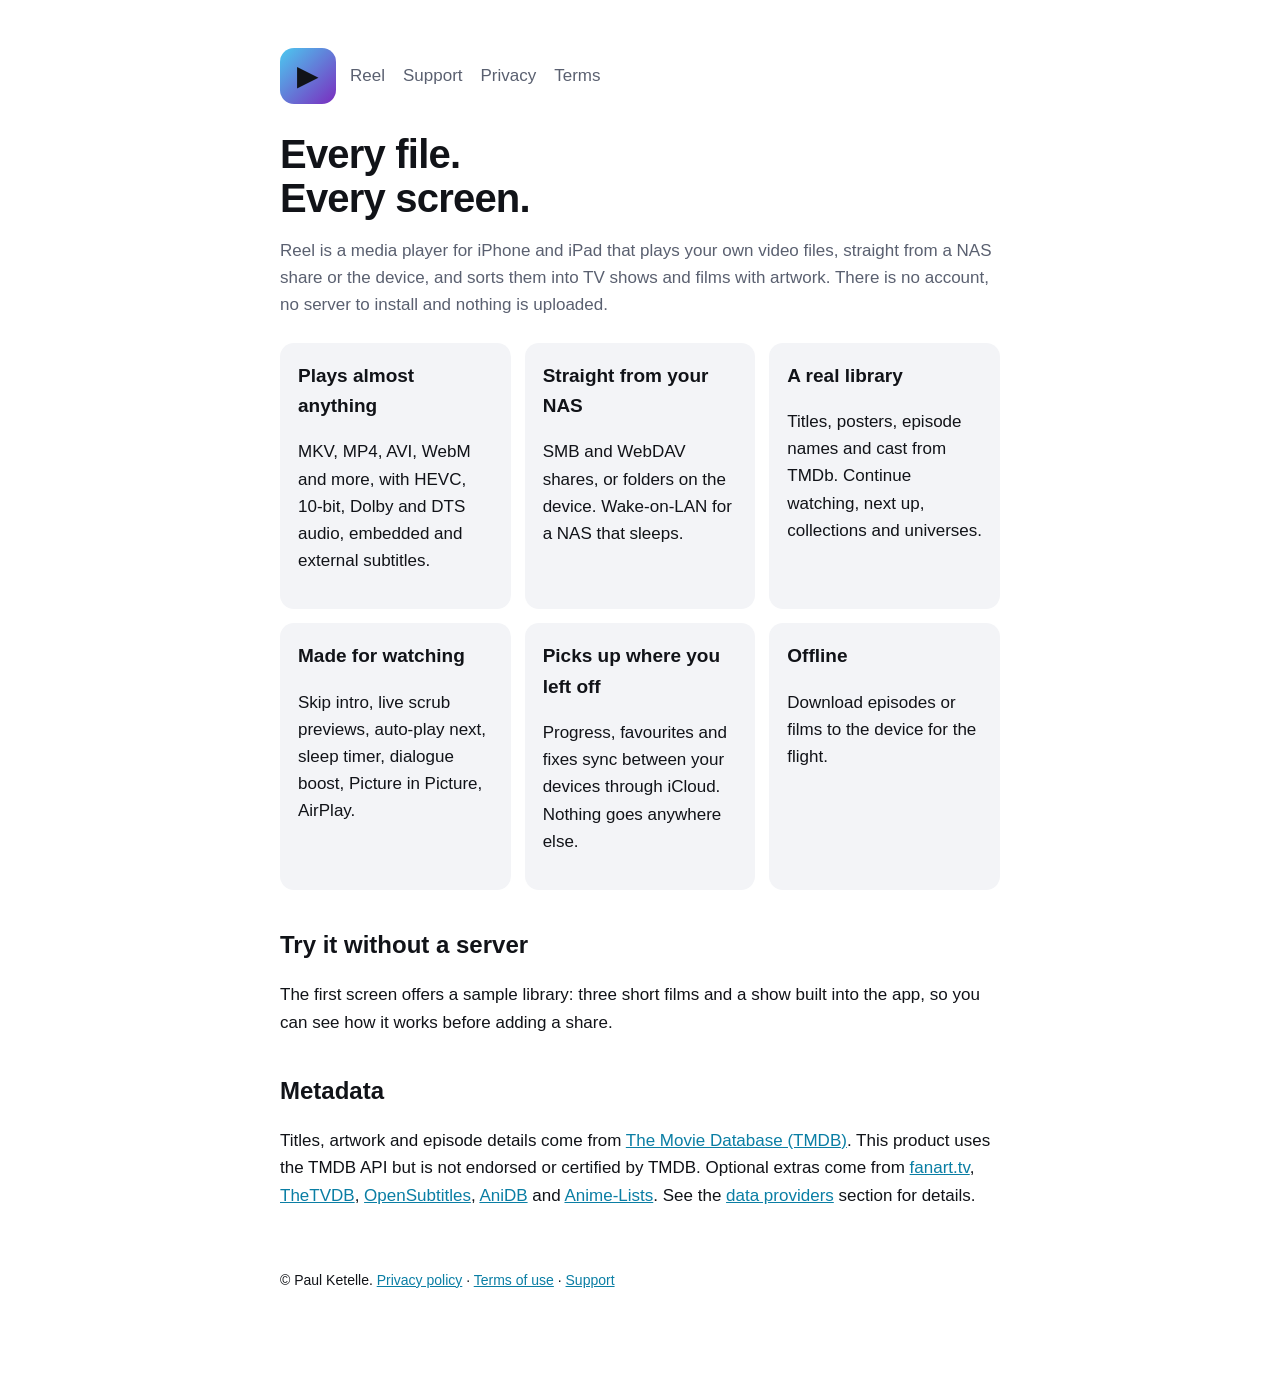
==== docs/index.html @ 6432716d "App Store prep: VLC links behind a setting, sample library, website with privacy and terms, metadata" ====
<!doctype html>
<html lang="en"><head><meta charset="utf-8"><meta name="viewport" content="width=device-width, initial-scale=1">
<title>Reel – a media player for your own files</title>
<meta name="description" content="Reel plays MKV and almost everything else straight from your NAS or your device, sorted into TV and films with artwork. No account, no server to run.">
<link rel="stylesheet" href="style.css"></head>
<body><main>
<header><div class="logo">▶︎</div><nav><a href="index.html">Reel</a><a href="support.html">Support</a><a href="privacy.html">Privacy</a><a href="terms.html">Terms</a></nav></header>
<h1>Every file.<br>Every screen.</h1>
<p class="muted">Reel is a media player for iPhone and iPad that plays your own video files, straight from a NAS share or the device, and sorts them into TV shows and films with artwork. There is no account, no server to install and nothing is uploaded.</p>
<div class="grid">
  <div class="card"><h3>Plays almost anything</h3><p>MKV, MP4, AVI, WebM and more, with HEVC, 10-bit, Dolby and DTS audio, embedded and external subtitles.</p></div>
  <div class="card"><h3>Straight from your NAS</h3><p>SMB and WebDAV shares, or folders on the device. Wake-on-LAN for a NAS that sleeps.</p></div>
  <div class="card"><h3>A real library</h3><p>Titles, posters, episode names and cast from TMDb. Continue watching, next up, collections and universes.</p></div>
  <div class="card"><h3>Made for watching</h3><p>Skip intro, live scrub previews, auto-play next, sleep timer, dialogue boost, Picture in Picture, AirPlay.</p></div>
  <div class="card"><h3>Picks up where you left off</h3><p>Progress, favourites and fixes sync between your devices through iCloud. Nothing goes anywhere else.</p></div>
  <div class="card"><h3>Offline</h3><p>Download episodes or films to the device for the flight.</p></div>
</div>
<h2>Try it without a server</h2>
<p>The first screen offers a sample library: three short films and a show built into the app, so you can see how it works before adding a share.</p>
<h2>Metadata</h2>
<p>Titles, artwork and episode details come from <a href="https://www.themoviedb.org">The Movie Database (TMDB)</a>. This product uses the TMDB API but is not endorsed or certified by TMDB. Optional extras come from <a href="https://fanart.tv">fanart.tv</a>, <a href="https://thetvdb.com">TheTVDB</a>, <a href="https://www.opensubtitles.com">OpenSubtitles</a>, <a href="https://anidb.net">AniDB</a> and <a href="https://github.com/Anime-Lists/anime-lists">Anime-Lists</a>. See the <a href="support.html#data">data providers</a> section for details.</p>
<footer><p>© Paul Ketelle. <a href="privacy.html">Privacy policy</a> · <a href="terms.html">Terms of use</a> · <a href="support.html">Support</a></p></footer>
</main></body></html>
---- docs/style.css ----
:root { --bg: #0e0f13; --fg: #f3f4f6; --muted: #a1a6b3; --accent: #4cc9f0; --card: #171922; }
@media (prefers-color-scheme: light) { :root { --bg: #ffffff; --fg: #111318; --muted: #5a6070; --accent: #0a7ea4; --card: #f3f4f7; } }
* { box-sizing: border-box; }
body { margin: 0; font: 17px/1.6 -apple-system, BlinkMacSystemFont, "Segoe UI", Roboto, Helvetica, Arial, sans-serif; background: var(--bg); color: var(--fg); }
main { max-width: 760px; margin: 0 auto; padding: 48px 20px 80px; }
header { display: flex; align-items: center; gap: 14px; margin-bottom: 28px; }
header .logo { width: 56px; height: 56px; border-radius: 14px; background: linear-gradient(135deg, #4cc9f0, #7b2cbf); display: grid; place-items: center; font-size: 28px; }
h1 { font-size: 40px; line-height: 1.1; margin: 0 0 12px; letter-spacing: -0.02em; }
h2 { font-size: 24px; margin: 36px 0 10px; }
h3 { font-size: 19px; margin: 24px 0 6px; }
p, li { color: var(--fg); }
.muted { color: var(--muted); }
nav a { color: var(--muted); margin-right: 18px; text-decoration: none; }
nav a:hover, a { color: var(--accent); }
.grid { display: grid; grid-template-columns: repeat(auto-fit, minmax(220px, 1fr)); gap: 14px; margin: 24px 0; }
.card { background: var(--card); border-radius: 14px; padding: 18px; }
.card h3 { margin-top: 0; }
footer { margin-top: 60px; color: var(--muted); font-size: 14px; }
code { background: var(--card); padding: 2px 6px; border-radius: 6px; font-size: 15px; }
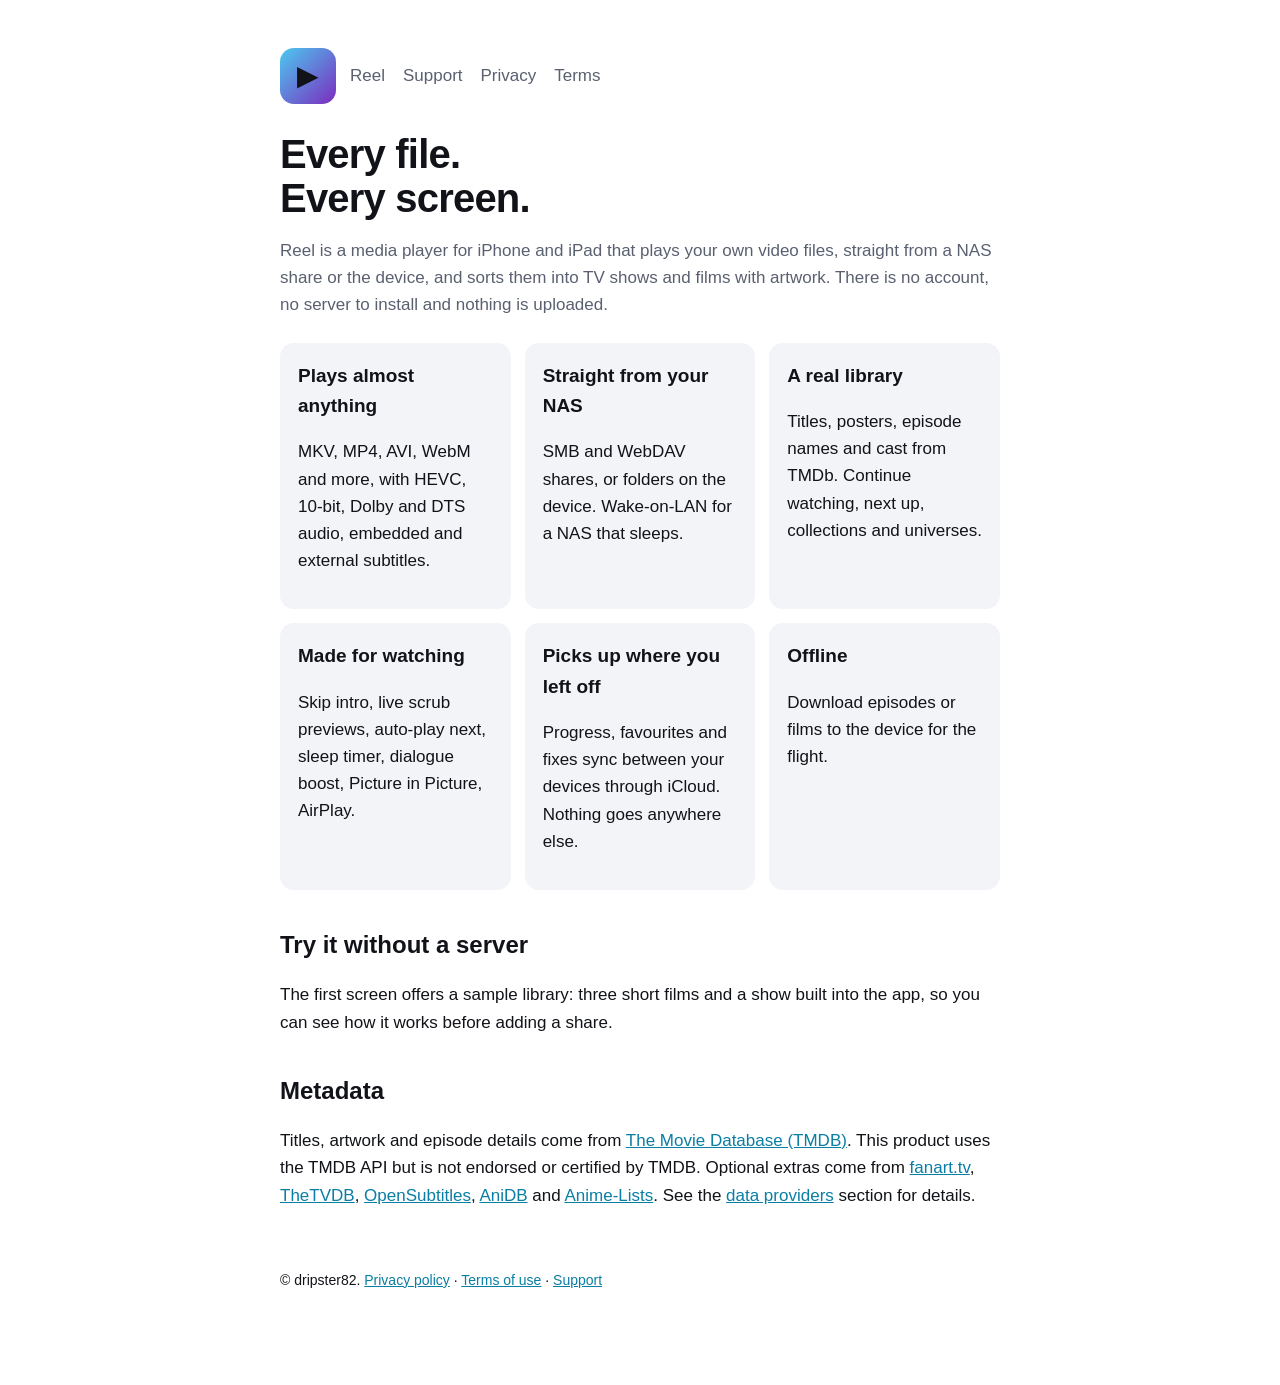
==== commit d3afccd5: "Site: developer name is dripster82; support and privacy contact go through GitHub Issues Co-Authored" ====
--- a/docs/index.html
+++ b/docs/index.html
@@ -19,5 +19,5 @@
 <p>The first screen offers a sample library: three short films and a show built into the app, so you can see how it works before adding a share.</p>
 <h2>Metadata</h2>
 <p>Titles, artwork and episode details come from <a href="https://www.themoviedb.org">The Movie Database (TMDB)</a>. This product uses the TMDB API but is not endorsed or certified by TMDB. Optional extras come from <a href="https://fanart.tv">fanart.tv</a>, <a href="https://thetvdb.com">TheTVDB</a>, <a href="https://www.opensubtitles.com">OpenSubtitles</a>, <a href="https://anidb.net">AniDB</a> and <a href="https://github.com/Anime-Lists/anime-lists">Anime-Lists</a>. See the <a href="support.html#data">data providers</a> section for details.</p>
-<footer><p>© Paul Ketelle. <a href="privacy.html">Privacy policy</a> · <a href="terms.html">Terms of use</a> · <a href="support.html">Support</a></p></footer>
+<footer><p>© dripster82. <a href="privacy.html">Privacy policy</a> · <a href="terms.html">Terms of use</a> · <a href="support.html">Support</a></p></footer>
 </main></body></html>
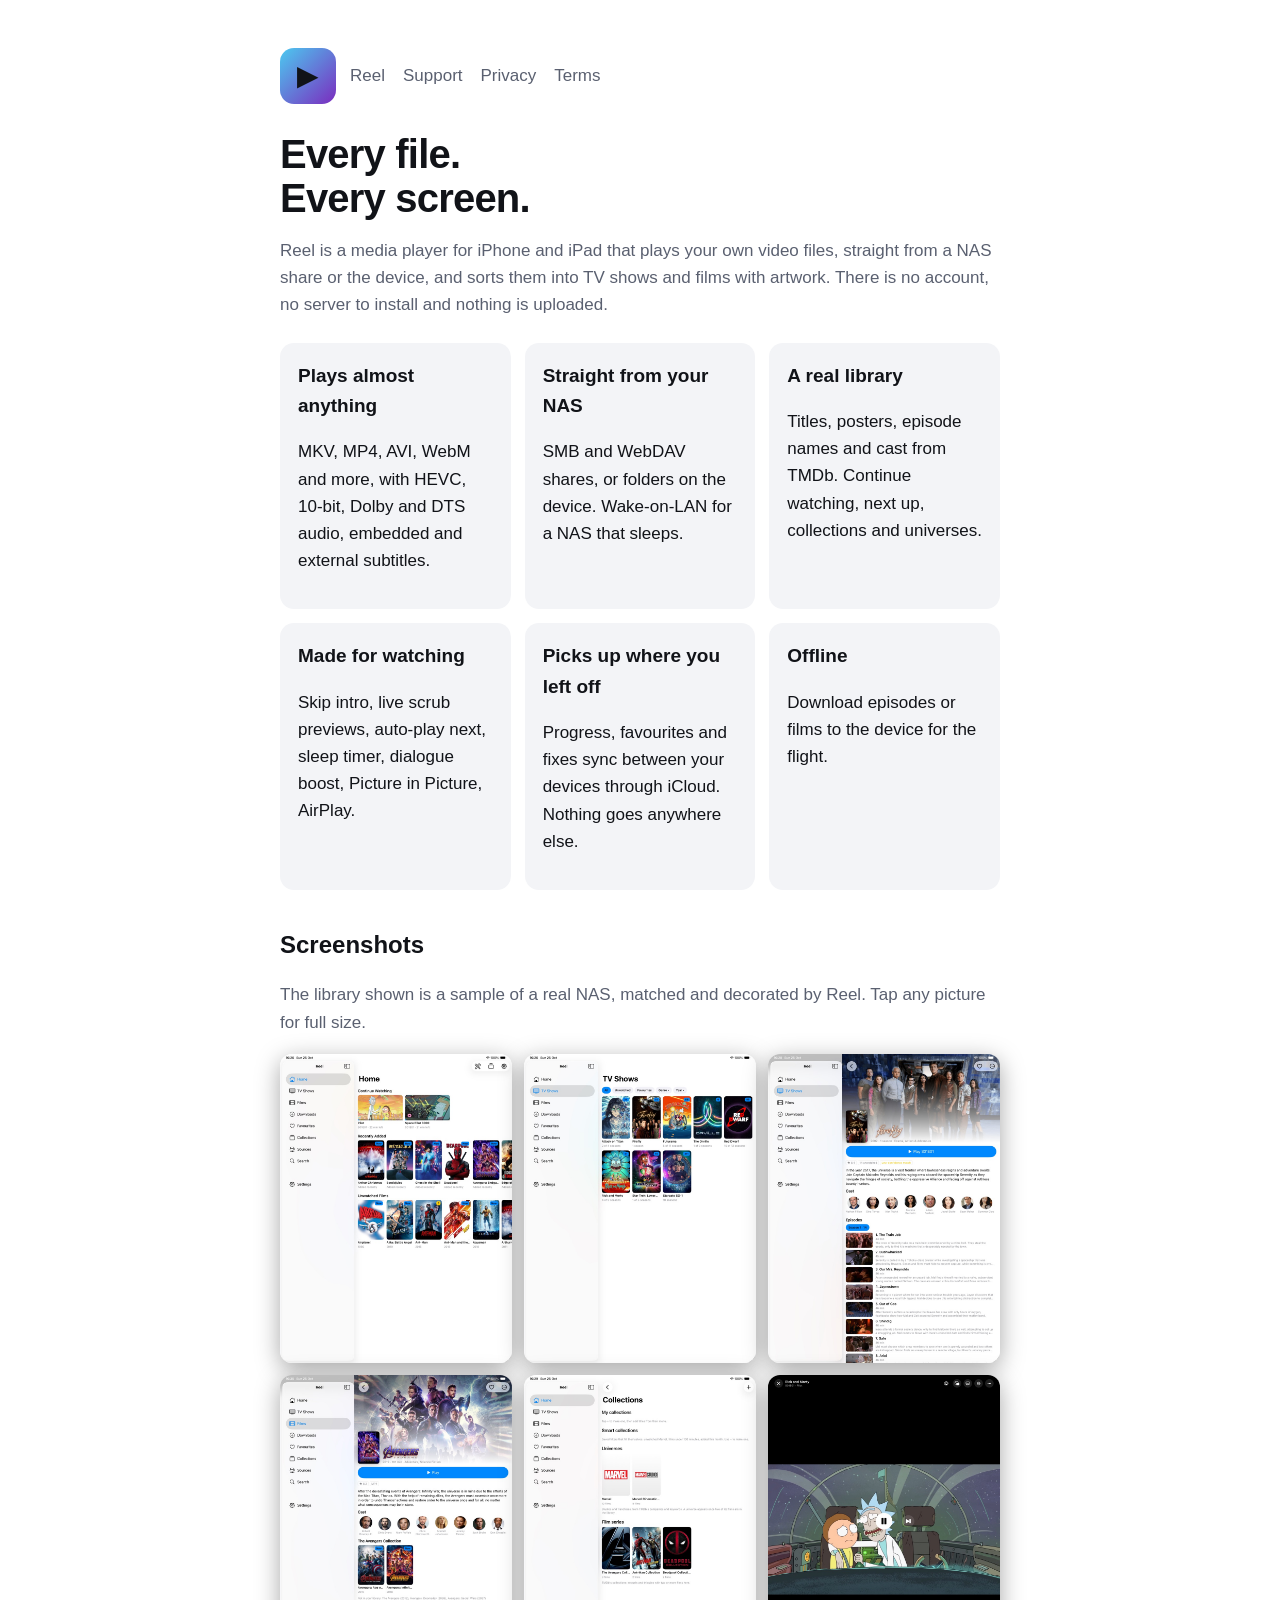
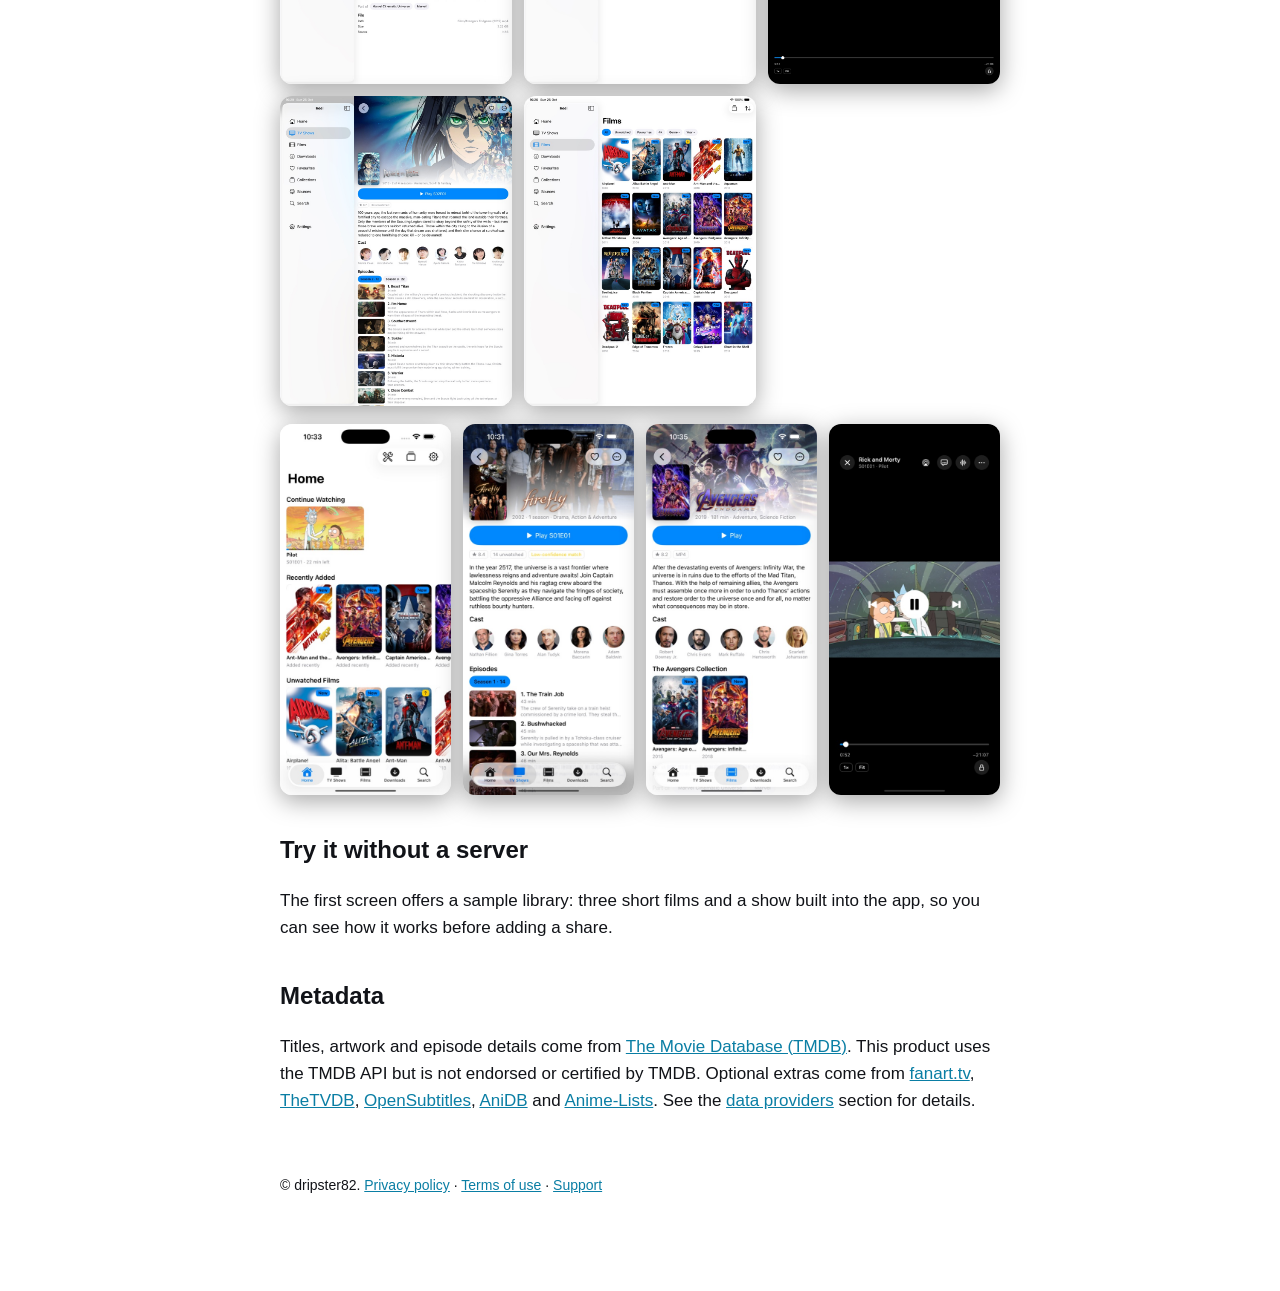
==== commit d1b18f2f: "Deep links for navigation (reel://open, item, play, stop, scan, demo) and a debug command file; scre" ====
--- a/docs/index.html
+++ b/docs/index.html
@@ -15,6 +15,24 @@
   <div class="card"><h3>Picks up where you left off</h3><p>Progress, favourites and fixes sync between your devices through iCloud. Nothing goes anywhere else.</p></div>
   <div class="card"><h3>Offline</h3><p>Download episodes or films to the device for the flight.</p></div>
 </div>
+<h2>Screenshots</h2>
+<p class="muted">The library shown is a sample of a real NAS, matched and decorated by Reel. Tap any picture for full size.</p>
+<div class="gallery">
+  <a href="screenshots/ipad-01-home.jpg"><img src="screenshots/ipad-01-home.jpg" alt="Home on iPad: Continue Watching, Recently Added and Unwatched Films rows with posters"></a>
+  <a href="screenshots/ipad-02-tv.jpg"><img src="screenshots/ipad-02-tv.jpg" alt="TV Shows grid on iPad with unwatched counts"></a>
+  <a href="screenshots/ipad-04-show.jpg"><img src="screenshots/ipad-04-show.jpg" alt="A show page: backdrop, logo, cast and the episode list"></a>
+  <a href="screenshots/ipad-05-film.jpg"><img src="screenshots/ipad-05-film.jpg" alt="A film page with cast, the film's collection and the universes it belongs to"></a>
+  <a href="screenshots/ipad-06-collections.jpg"><img src="screenshots/ipad-06-collections.jpg" alt="Collections: universes and film series with their logos"></a>
+  <a href="screenshots/ipad-07-player.jpg"><img src="screenshots/ipad-07-player.jpg" alt="The player with its controls"></a>
+  <a href="screenshots/ipad-08-anime.jpg"><img src="screenshots/ipad-08-anime.jpg" alt="An anime show page with seasons matched through AniDB"></a>
+  <a href="screenshots/ipad-03-films.jpg"><img src="screenshots/ipad-03-films.jpg" alt="Films grid on iPad with filters"></a>
+</div>
+<div class="gallery phones">
+  <a href="screenshots/iphone-01-home.jpg"><img src="screenshots/iphone-01-home.jpg" alt="Home on iPhone"></a>
+  <a href="screenshots/iphone-04-show.jpg"><img src="screenshots/iphone-04-show.jpg" alt="A show page on iPhone"></a>
+  <a href="screenshots/iphone-05-film.jpg"><img src="screenshots/iphone-05-film.jpg" alt="A film page on iPhone"></a>
+  <a href="screenshots/iphone-07-player.jpg"><img src="screenshots/iphone-07-player.jpg" alt="The player on iPhone"></a>
+</div>
 <h2>Try it without a server</h2>
 <p>The first screen offers a sample library: three short films and a show built into the app, so you can see how it works before adding a share.</p>
 <h2>Metadata</h2>
--- a/docs/style.css
+++ b/docs/style.css
@@ -17,3 +17,6 @@
 .card h3 { margin-top: 0; }
 footer { margin-top: 60px; color: var(--muted); font-size: 14px; }
 code { background: var(--card); padding: 2px 6px; border-radius: 6px; font-size: 15px; }
+.gallery { display: grid; grid-template-columns: repeat(auto-fill, minmax(220px, 1fr)); gap: 12px; margin: 18px 0; }
+.gallery img { width: 100%; height: auto; border-radius: 12px; display: block; box-shadow: 0 6px 24px rgba(0,0,0,0.35); }
+.gallery.phones { grid-template-columns: repeat(auto-fill, minmax(140px, 1fr)); }
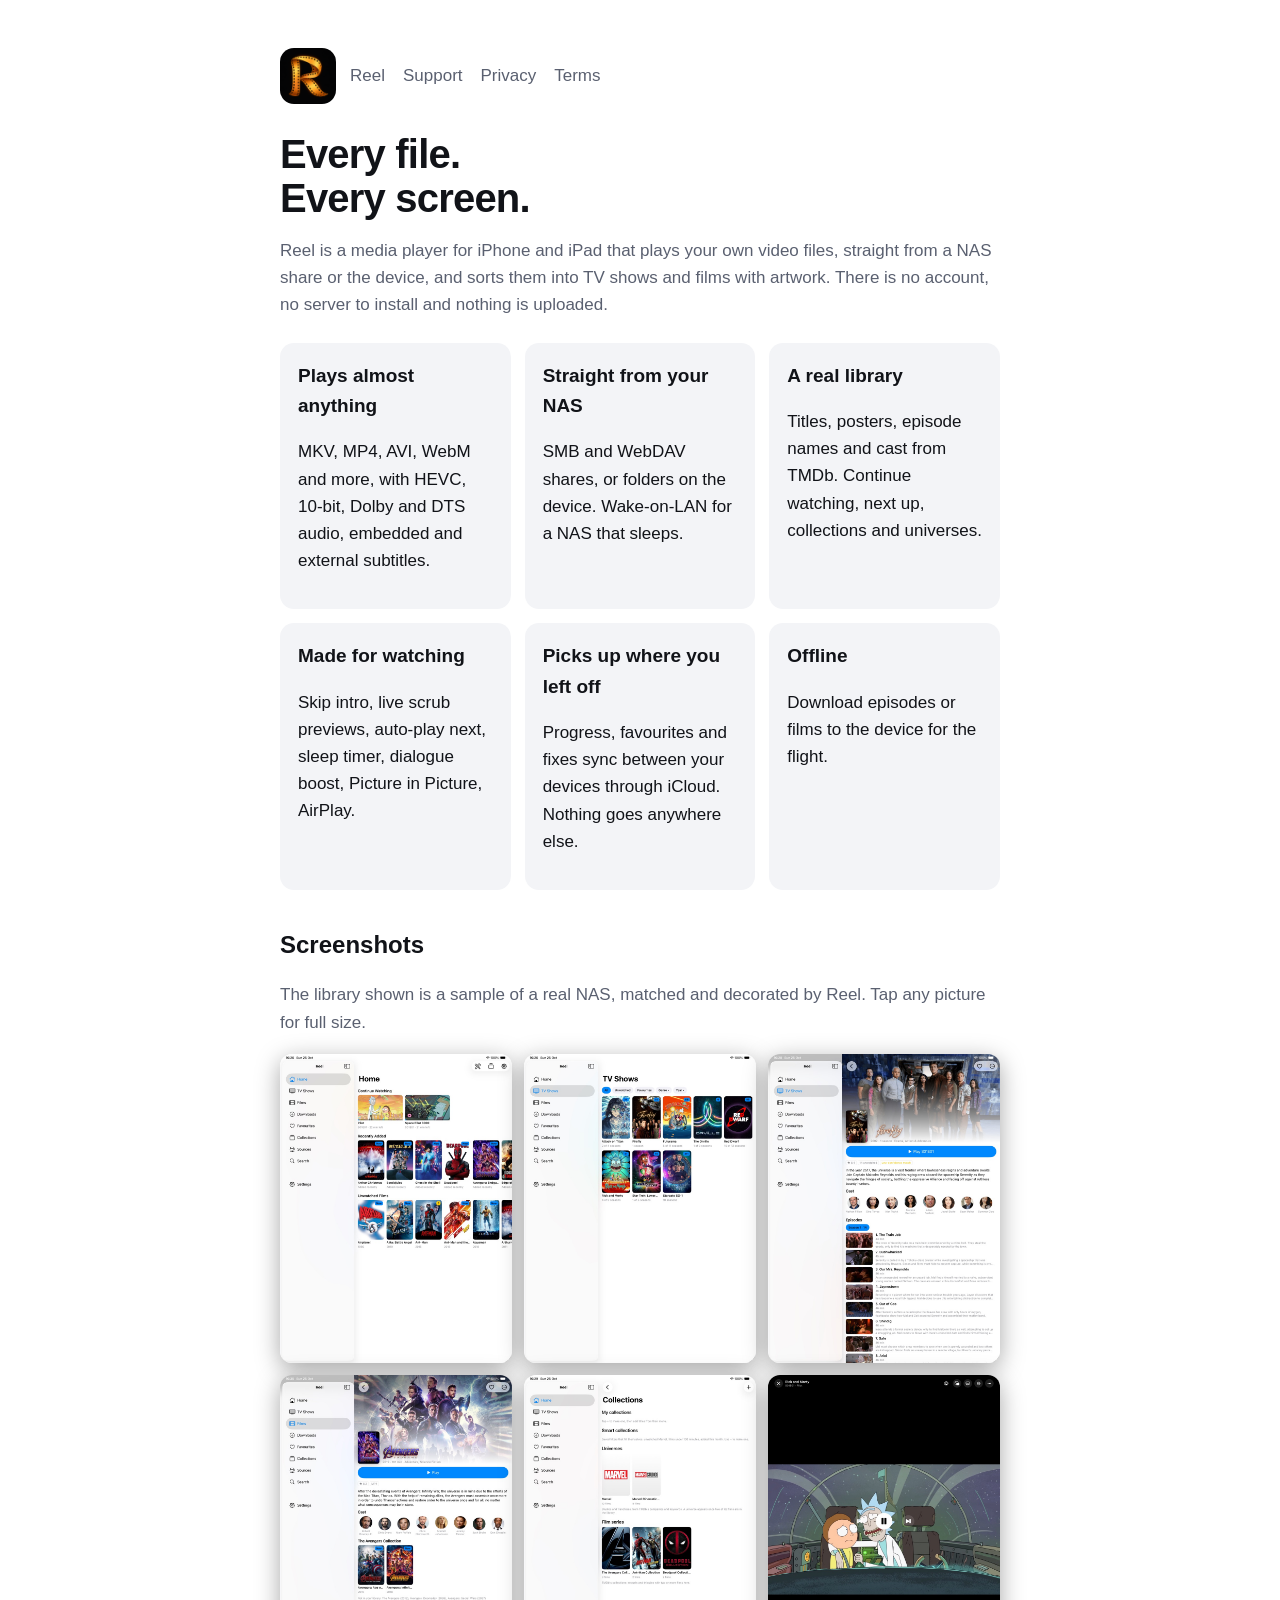
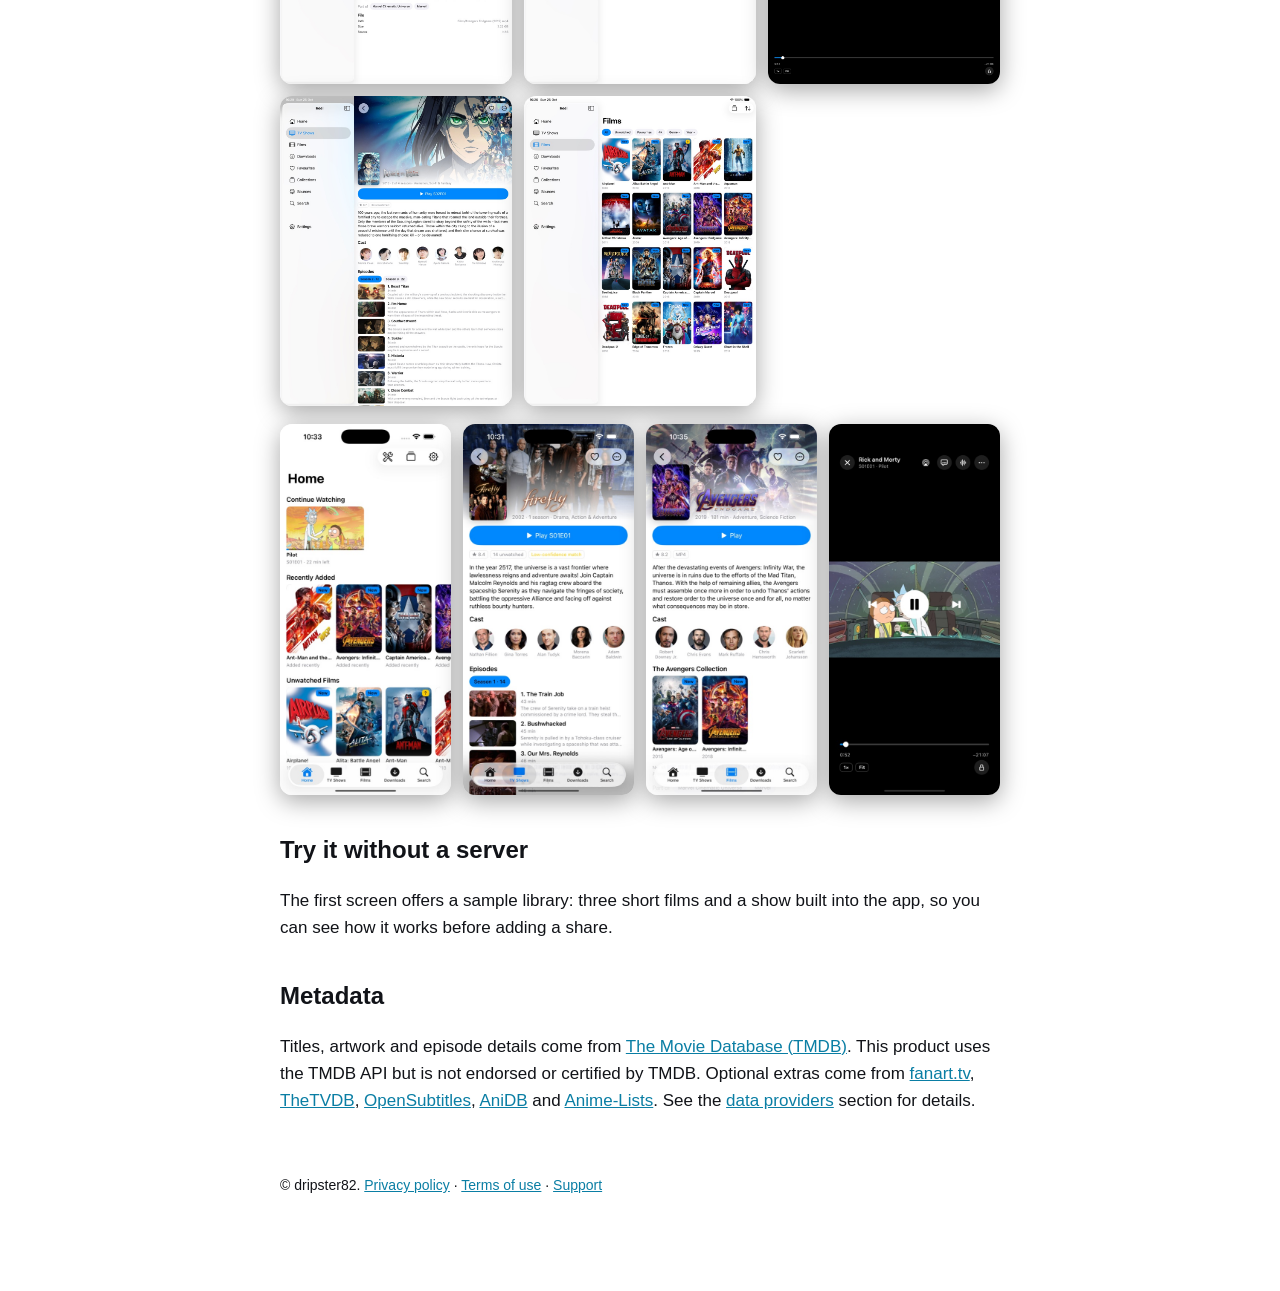
==== commit 209de82d: "App Store preparation: version 1.0.0, TMDB logo, website icon, listing material; sample library no l" ====
--- a/docs/index.html
+++ b/docs/index.html
@@ -2,9 +2,9 @@
 <html lang="en"><head><meta charset="utf-8"><meta name="viewport" content="width=device-width, initial-scale=1">
 <title>Reel – a media player for your own files</title>
 <meta name="description" content="Reel plays MKV and almost everything else straight from your NAS or your device, sorted into TV and films with artwork. No account, no server to run.">
-<link rel="stylesheet" href="style.css"></head>
+<link rel="icon" type="image/png" sizes="64x64" href="favicon.png"><link rel="apple-touch-icon" href="apple-touch-icon.png"><link rel="stylesheet" href="style.css"></head>
 <body><main>
-<header><div class="logo">▶︎</div><nav><a href="index.html">Reel</a><a href="support.html">Support</a><a href="privacy.html">Privacy</a><a href="terms.html">Terms</a></nav></header>
+<header><img class="logo" src="icon-512.png" alt="Reel app icon" width="56" height="56"><nav><a href="index.html">Reel</a><a href="support.html">Support</a><a href="privacy.html">Privacy</a><a href="terms.html">Terms</a></nav></header>
 <h1>Every file.<br>Every screen.</h1>
 <p class="muted">Reel is a media player for iPhone and iPad that plays your own video files, straight from a NAS share or the device, and sorts them into TV shows and films with artwork. There is no account, no server to install and nothing is uploaded.</p>
 <div class="grid">
--- a/docs/style.css
+++ b/docs/style.css
@@ -4,7 +4,7 @@
 body { margin: 0; font: 17px/1.6 -apple-system, BlinkMacSystemFont, "Segoe UI", Roboto, Helvetica, Arial, sans-serif; background: var(--bg); color: var(--fg); }
 main { max-width: 760px; margin: 0 auto; padding: 48px 20px 80px; }
 header { display: flex; align-items: center; gap: 14px; margin-bottom: 28px; }
-header .logo { width: 56px; height: 56px; border-radius: 14px; background: linear-gradient(135deg, #4cc9f0, #7b2cbf); display: grid; place-items: center; font-size: 28px; }
+header .logo { width: 56px; height: 56px; border-radius: 14px; display: block; object-fit: cover; }
 h1 { font-size: 40px; line-height: 1.1; margin: 0 0 12px; letter-spacing: -0.02em; }
 h2 { font-size: 24px; margin: 36px 0 10px; }
 h3 { font-size: 19px; margin: 24px 0 6px; }
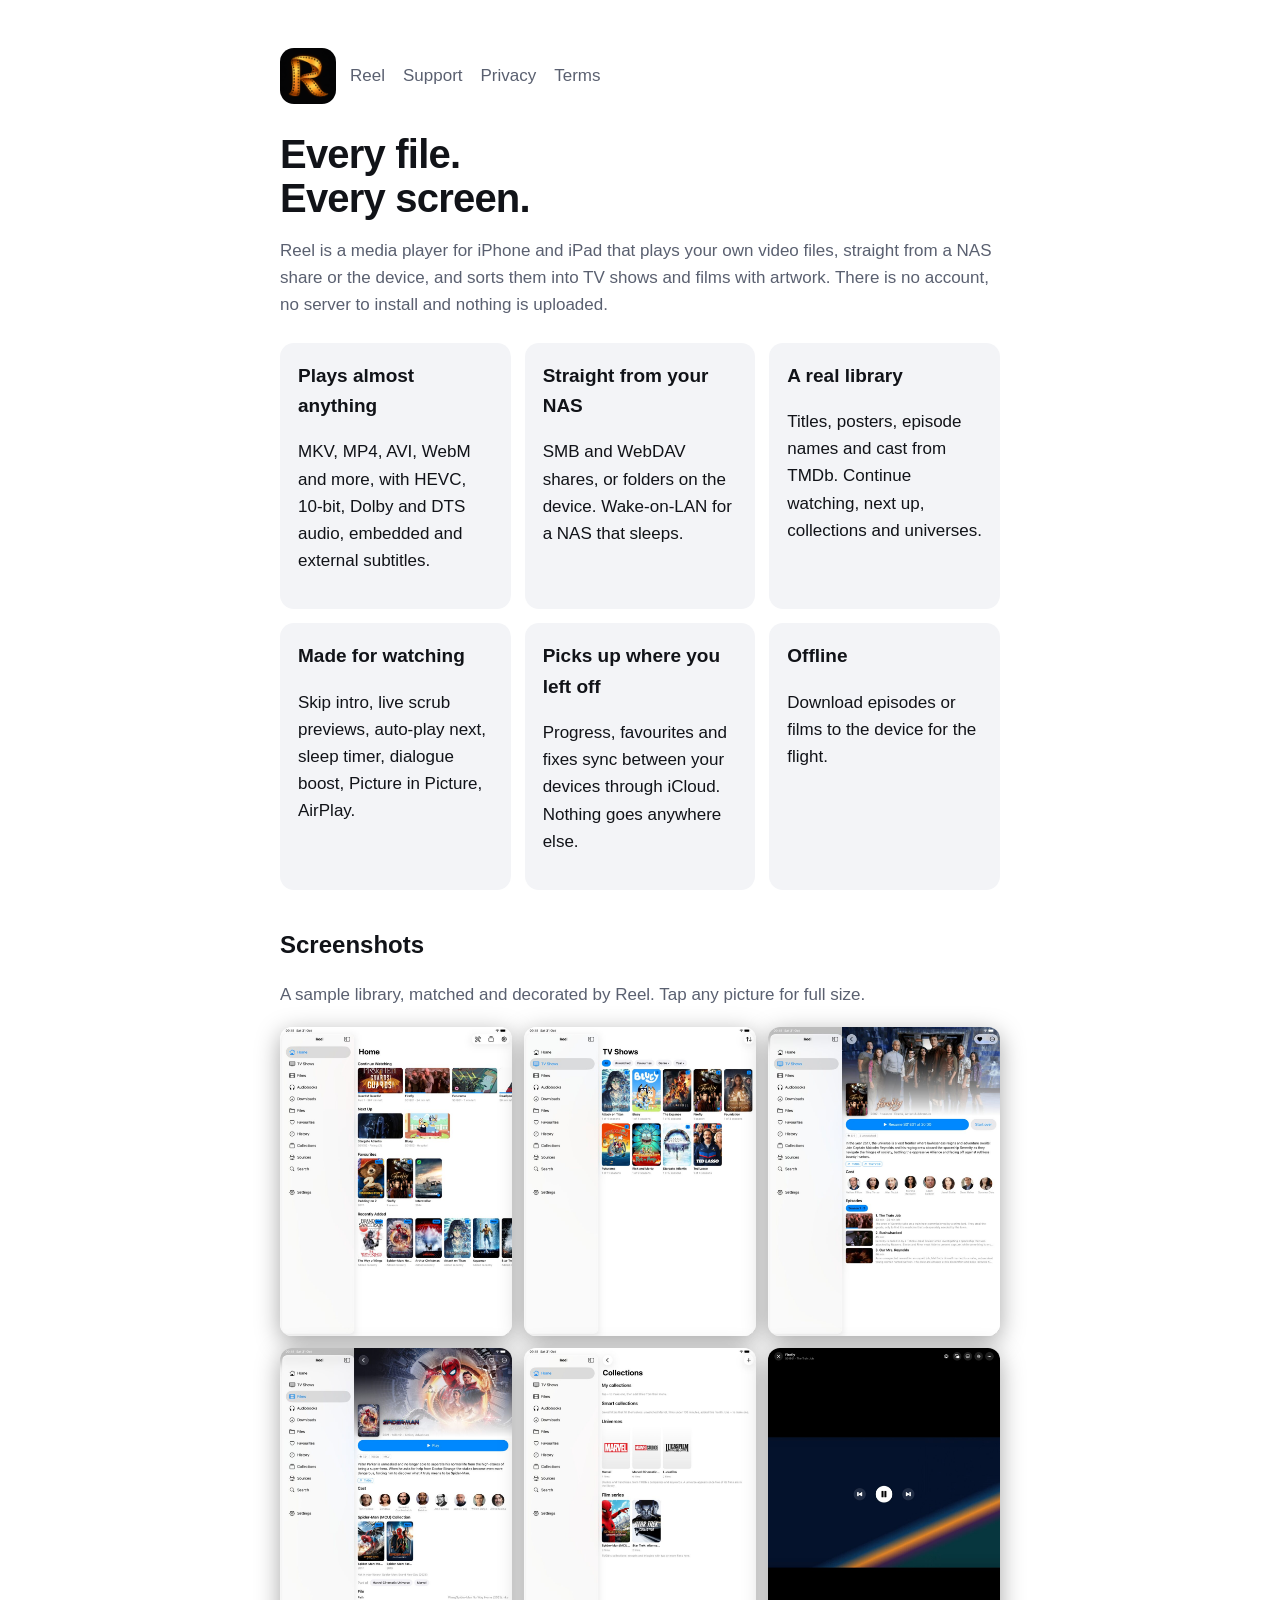
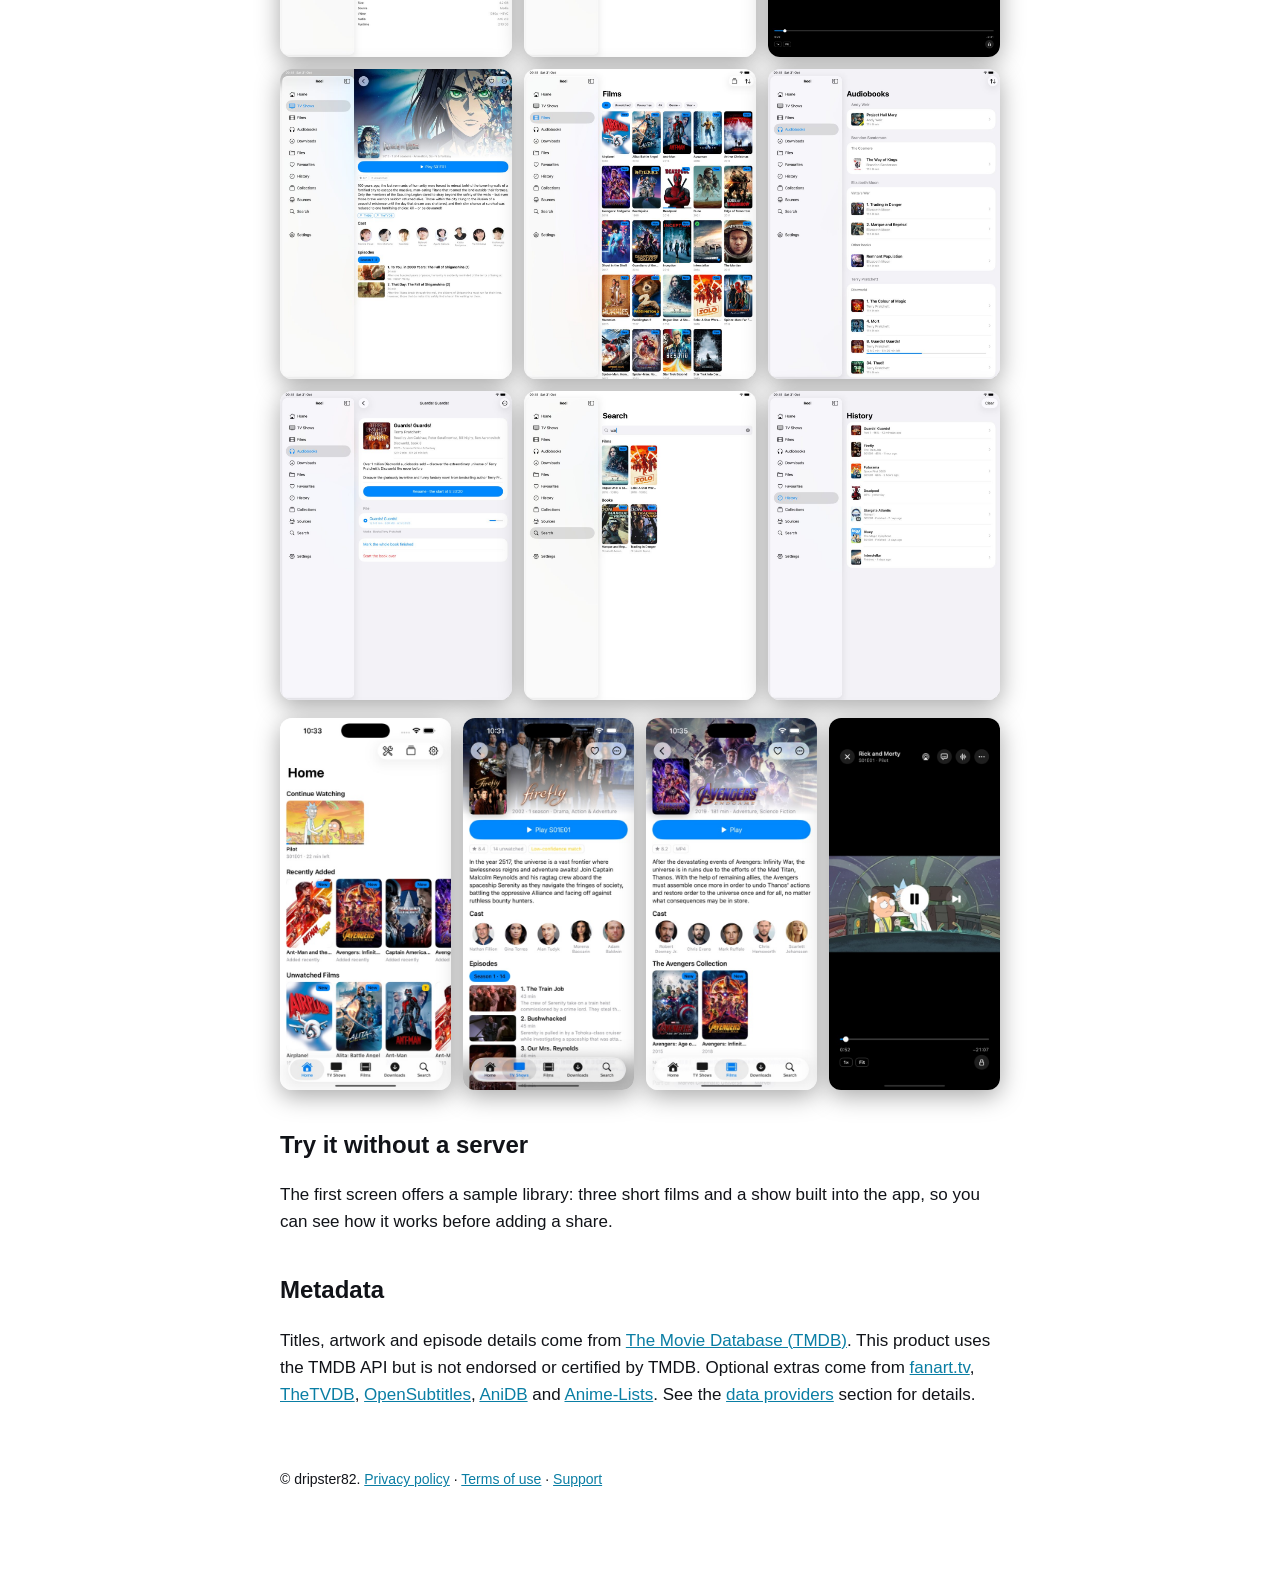
==== commit 4cabd1e3: "New iPad screenshots from a stand-in corpus; books in author folders lose the folder as series; part" ====
--- a/docs/index.html
+++ b/docs/index.html
@@ -16,9 +16,9 @@
   <div class="card"><h3>Offline</h3><p>Download episodes or films to the device for the flight.</p></div>
 </div>
 <h2>Screenshots</h2>
-<p class="muted">The library shown is a sample of a real NAS, matched and decorated by Reel. Tap any picture for full size.</p>
+<p class="muted">A sample library, matched and decorated by Reel. Tap any picture for full size.</p>
 <div class="gallery">
-  <a href="screenshots/ipad-01-home.jpg"><img src="screenshots/ipad-01-home.jpg" alt="Home on iPad: Continue Watching, Recently Added and Unwatched Films rows with posters"></a>
+  <a href="screenshots/ipad-01-home.jpg"><img src="screenshots/ipad-01-home.jpg" alt="Home on iPad: Continue Watching, Next Up, Favourites and Recently Added rows with posters"></a>
   <a href="screenshots/ipad-02-tv.jpg"><img src="screenshots/ipad-02-tv.jpg" alt="TV Shows grid on iPad with unwatched counts"></a>
   <a href="screenshots/ipad-04-show.jpg"><img src="screenshots/ipad-04-show.jpg" alt="A show page: backdrop, logo, cast and the episode list"></a>
   <a href="screenshots/ipad-05-film.jpg"><img src="screenshots/ipad-05-film.jpg" alt="A film page with cast, the film's collection and the universes it belongs to"></a>
@@ -26,6 +26,10 @@
   <a href="screenshots/ipad-07-player.jpg"><img src="screenshots/ipad-07-player.jpg" alt="The player with its controls"></a>
   <a href="screenshots/ipad-08-anime.jpg"><img src="screenshots/ipad-08-anime.jpg" alt="An anime show page with seasons matched through AniDB"></a>
   <a href="screenshots/ipad-03-films.jpg"><img src="screenshots/ipad-03-films.jpg" alt="Films grid on iPad with filters"></a>
+  <a href="screenshots/ipad-09-audiobooks.jpg"><img src="screenshots/ipad-09-audiobooks.jpg" alt="Audiobooks grouped by author and series, with covers and progress"></a>
+  <a href="screenshots/ipad-10-book.jpg"><img src="screenshots/ipad-10-book.jpg" alt="A book page: cover, narrators, series, summary and where to resume"></a>
+  <a href="screenshots/ipad-11-search.jpg"><img src="screenshots/ipad-11-search.jpg" alt="Search finding films and books in one go"></a>
+  <a href="screenshots/ipad-12-history.jpg"><img src="screenshots/ipad-12-history.jpg" alt="History: everything played, how far, and when"></a>
 </div>
 <div class="gallery phones">
   <a href="screenshots/iphone-01-home.jpg"><img src="screenshots/iphone-01-home.jpg" alt="Home on iPhone"></a>
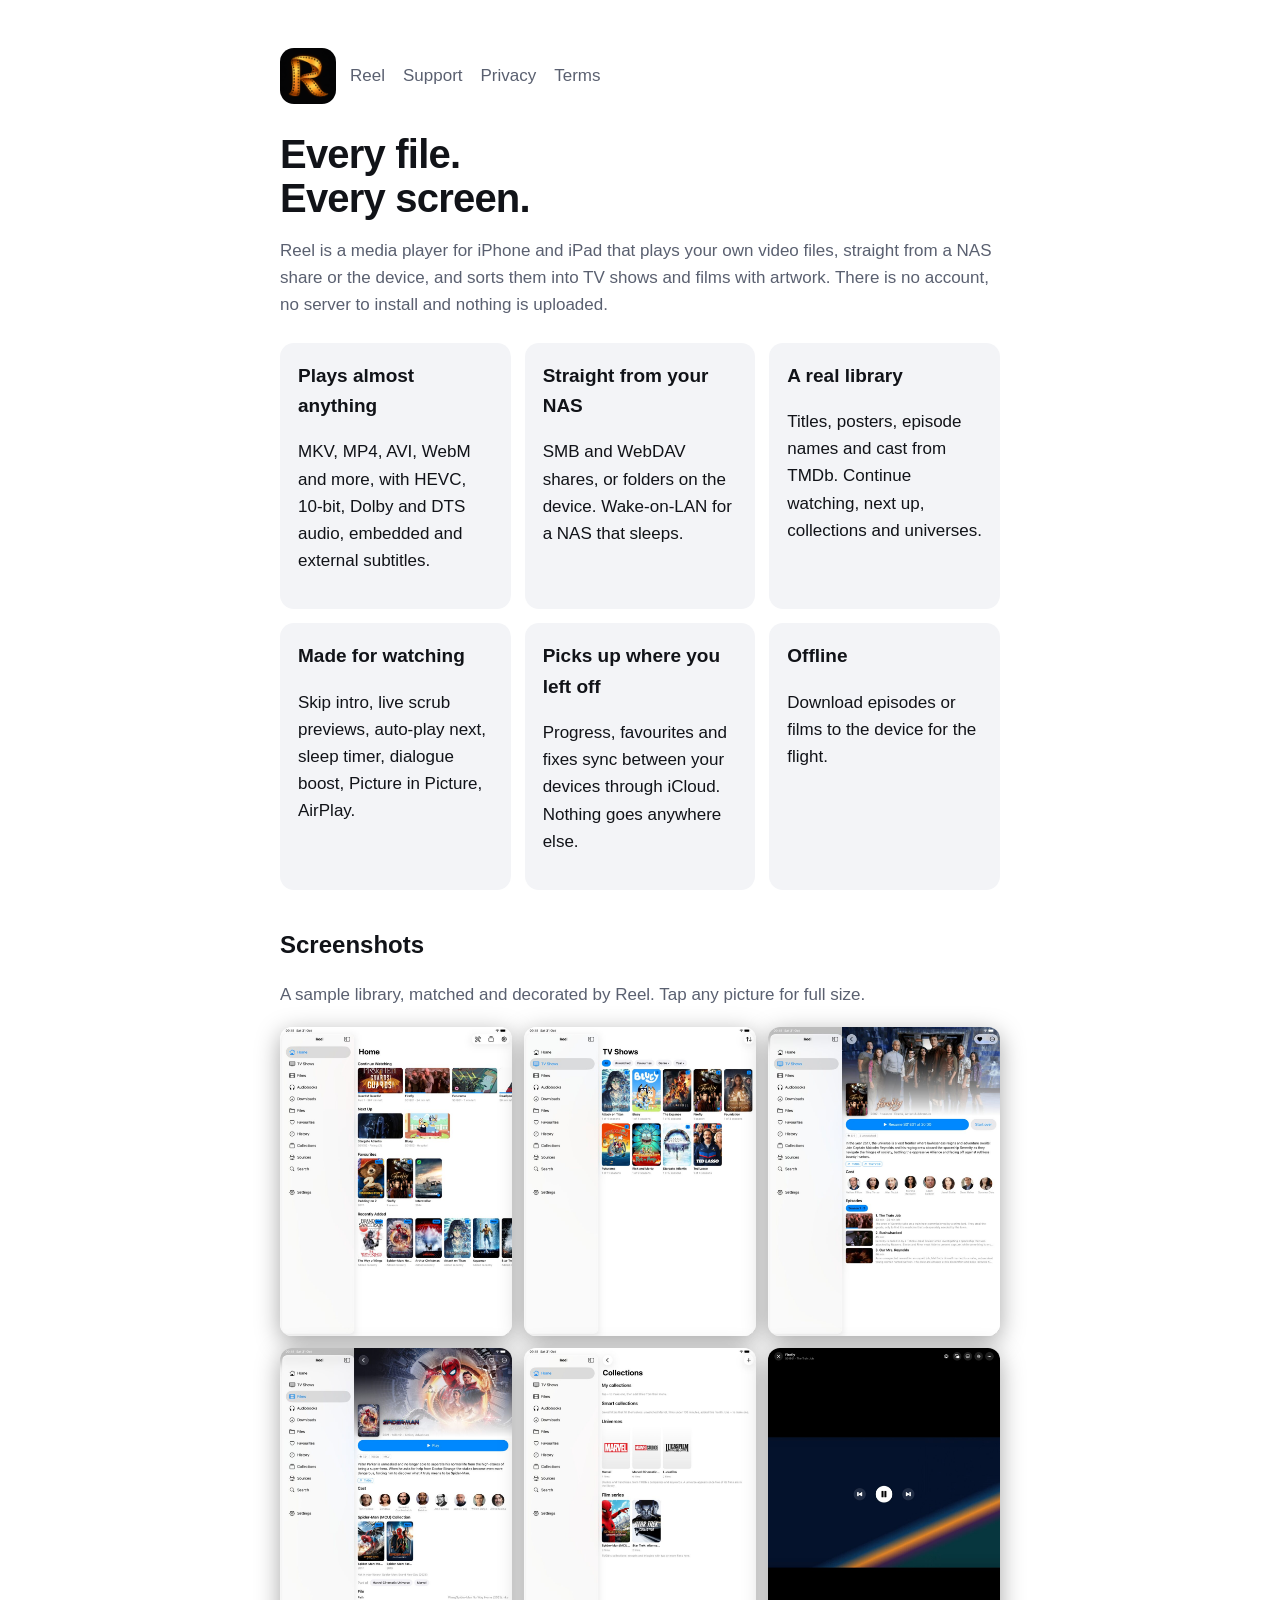
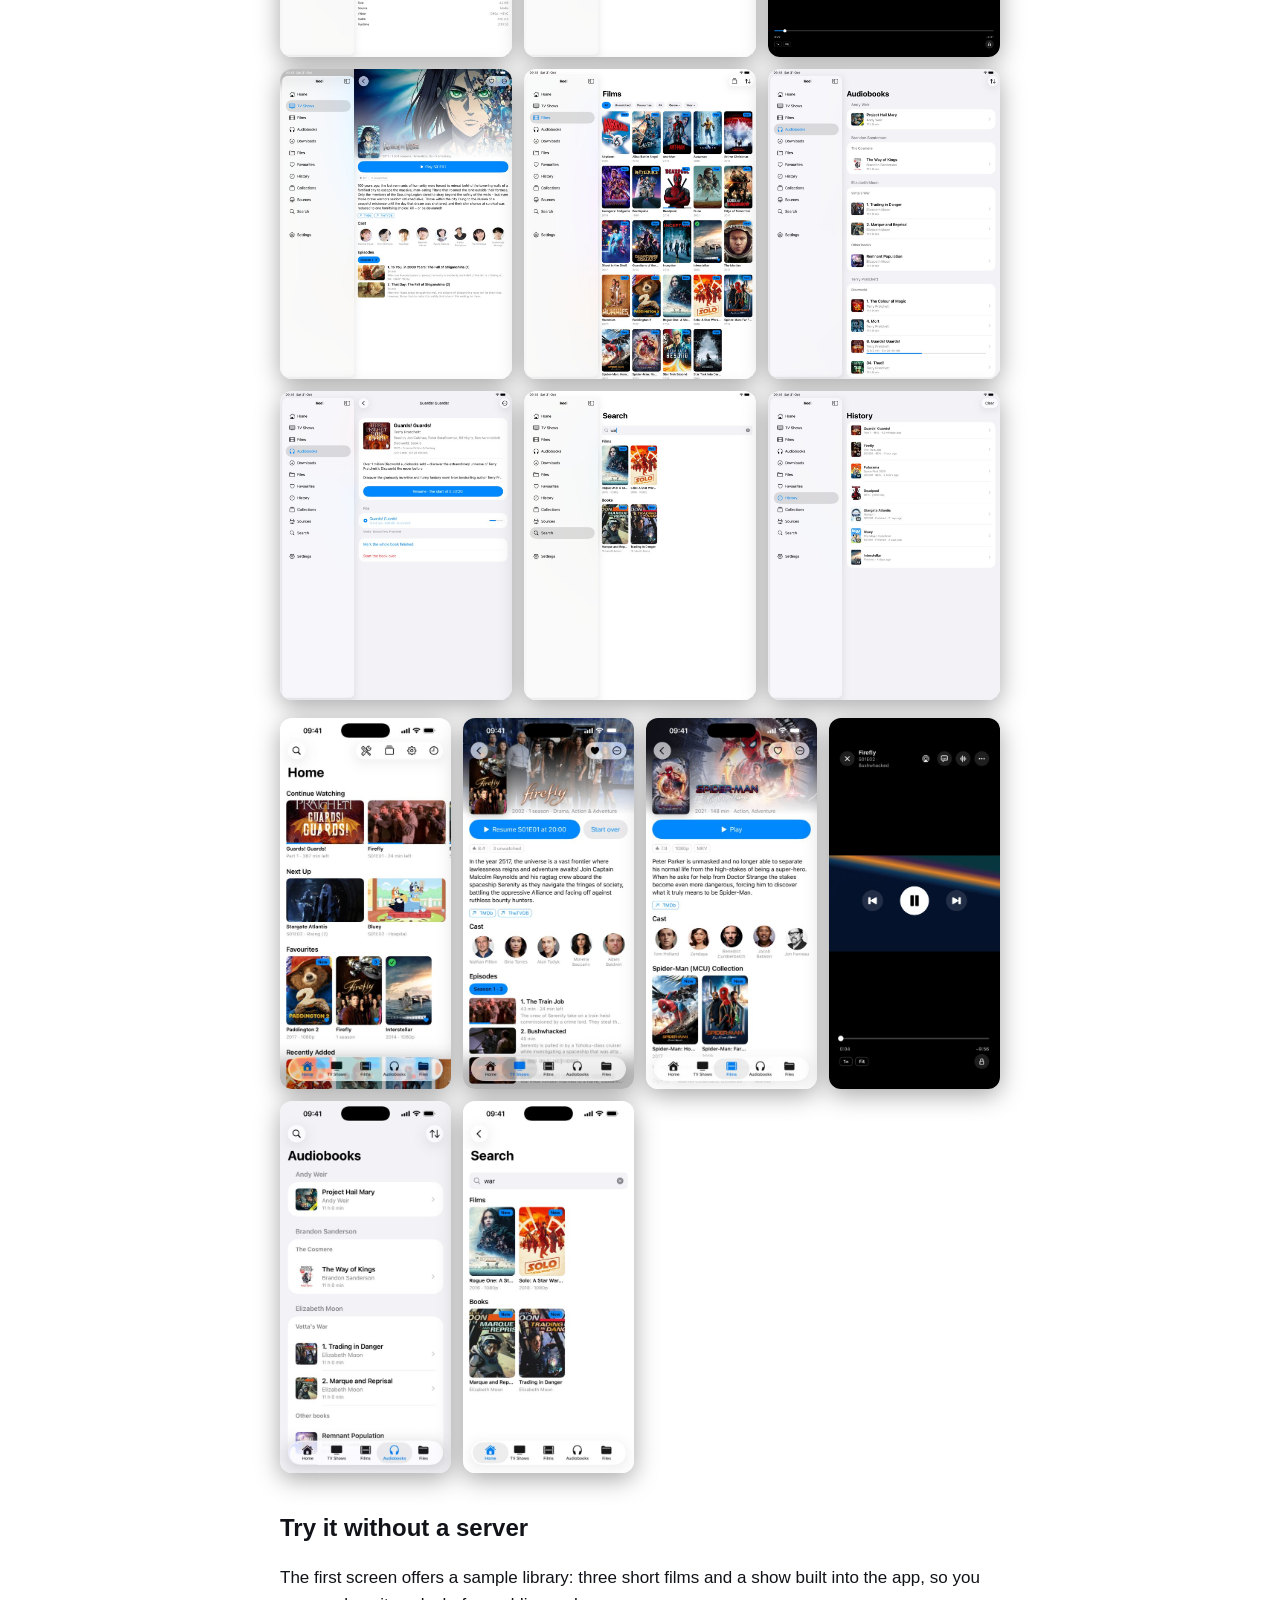
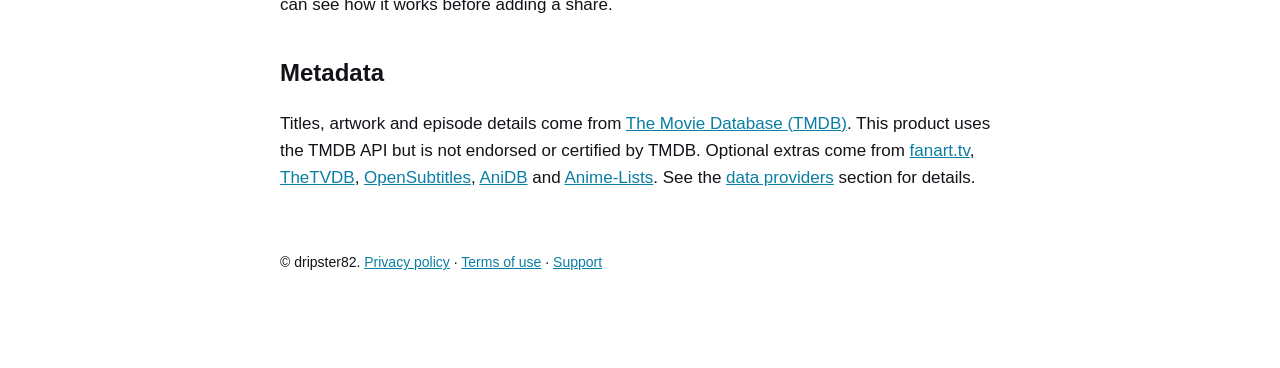
==== commit 1a4f4373: "New iPhone screenshots: web, raw and framed 6.1 and 6.9 sets with an audiobooks shot; reel://open/hi" ====
--- a/docs/index.html
+++ b/docs/index.html
@@ -36,6 +36,8 @@
   <a href="screenshots/iphone-04-show.jpg"><img src="screenshots/iphone-04-show.jpg" alt="A show page on iPhone"></a>
   <a href="screenshots/iphone-05-film.jpg"><img src="screenshots/iphone-05-film.jpg" alt="A film page on iPhone"></a>
   <a href="screenshots/iphone-07-player.jpg"><img src="screenshots/iphone-07-player.jpg" alt="The player on iPhone"></a>
+  <a href="screenshots/iphone-09-audiobooks.jpg"><img src="screenshots/iphone-09-audiobooks.jpg" alt="Audiobooks on iPhone, by author and series"></a>
+  <a href="screenshots/iphone-11-search.jpg"><img src="screenshots/iphone-11-search.jpg" alt="Search on iPhone finding films and books"></a>
 </div>
 <h2>Try it without a server</h2>
 <p>The first screen offers a sample library: three short films and a show built into the app, so you can see how it works before adding a share.</p>
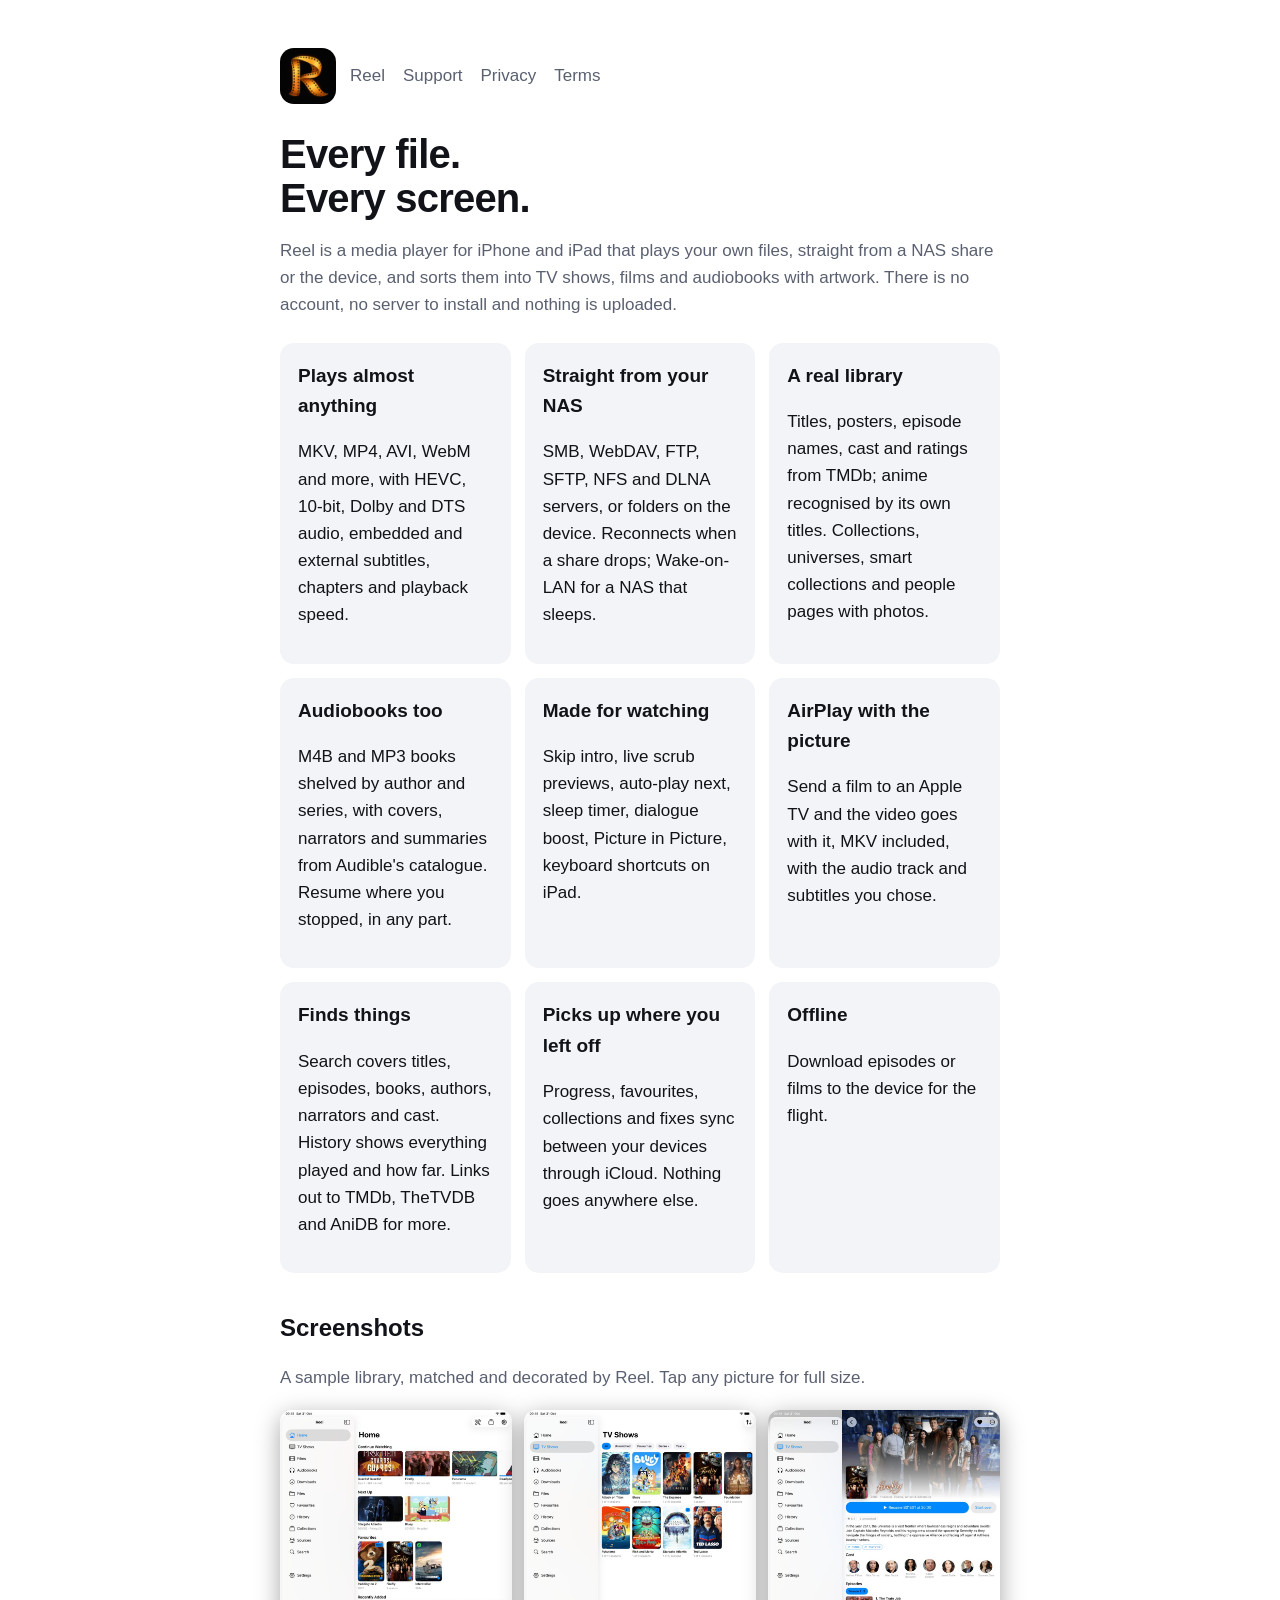
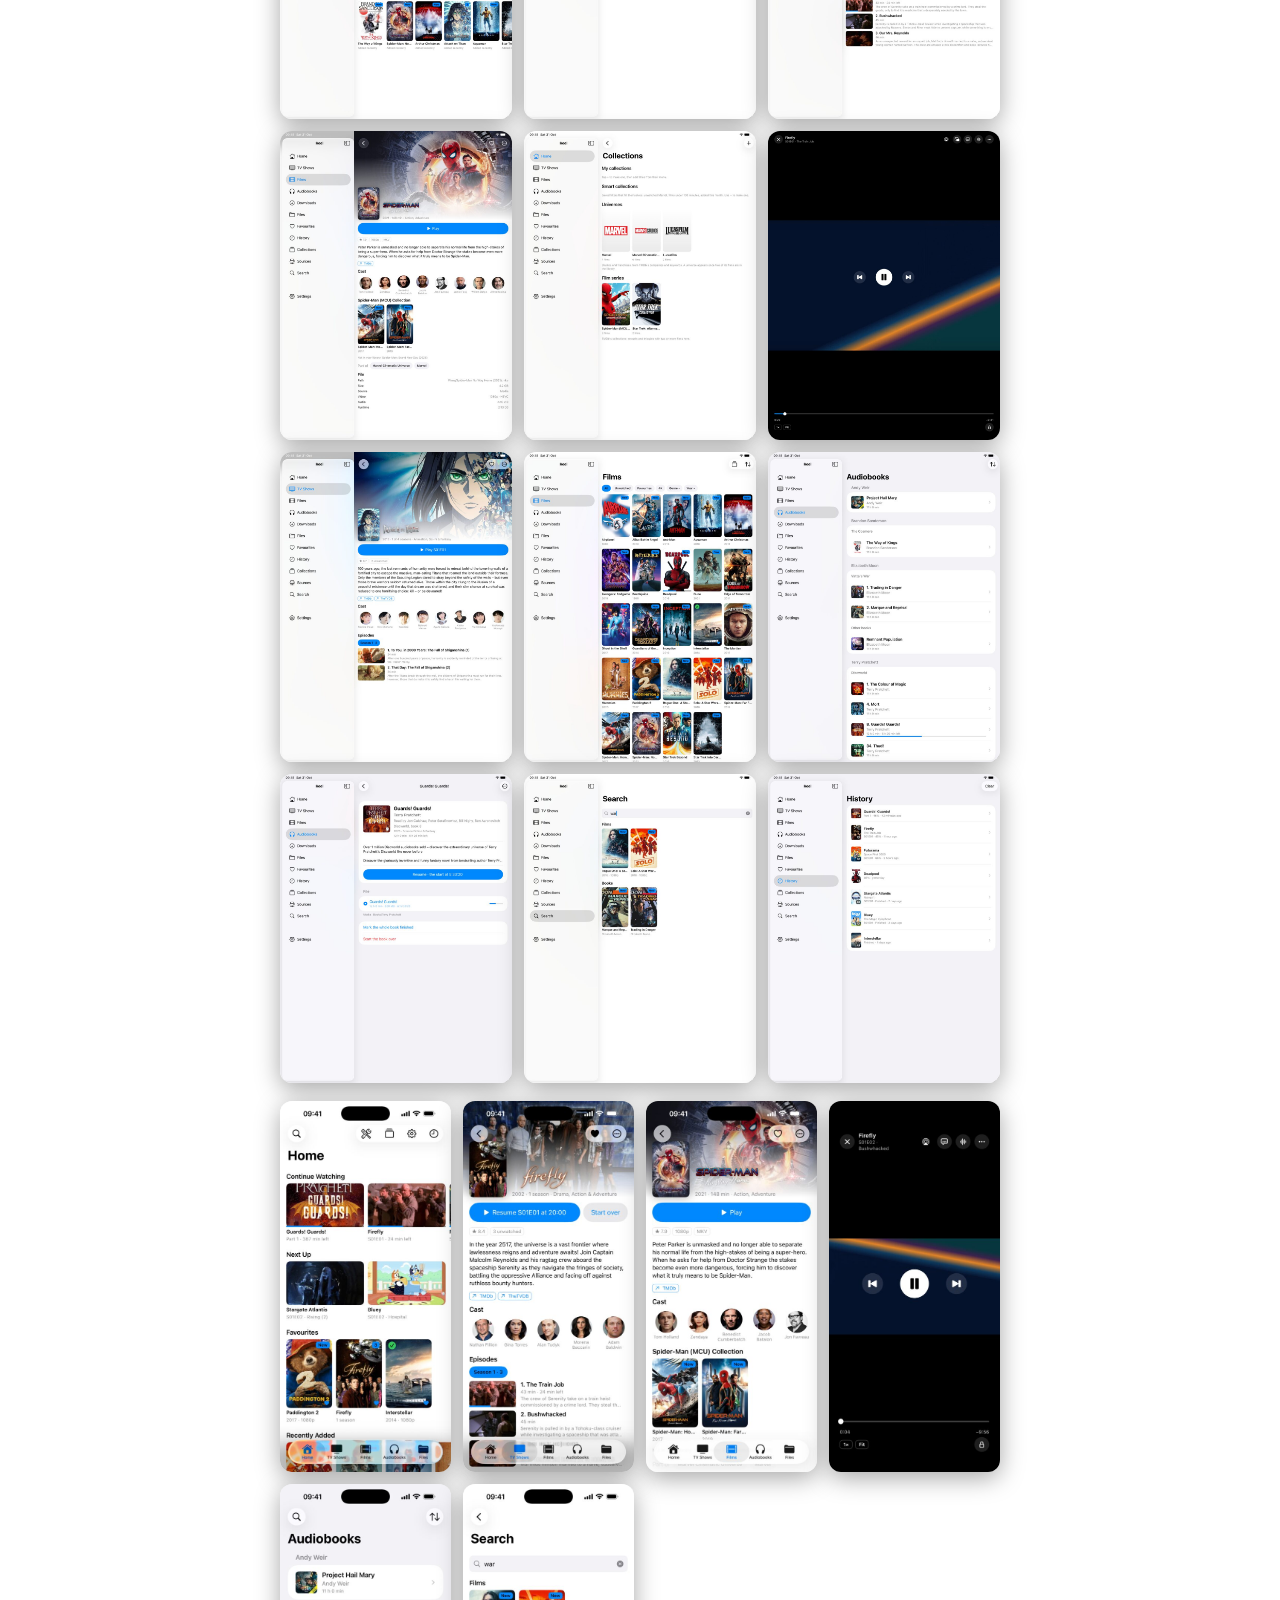
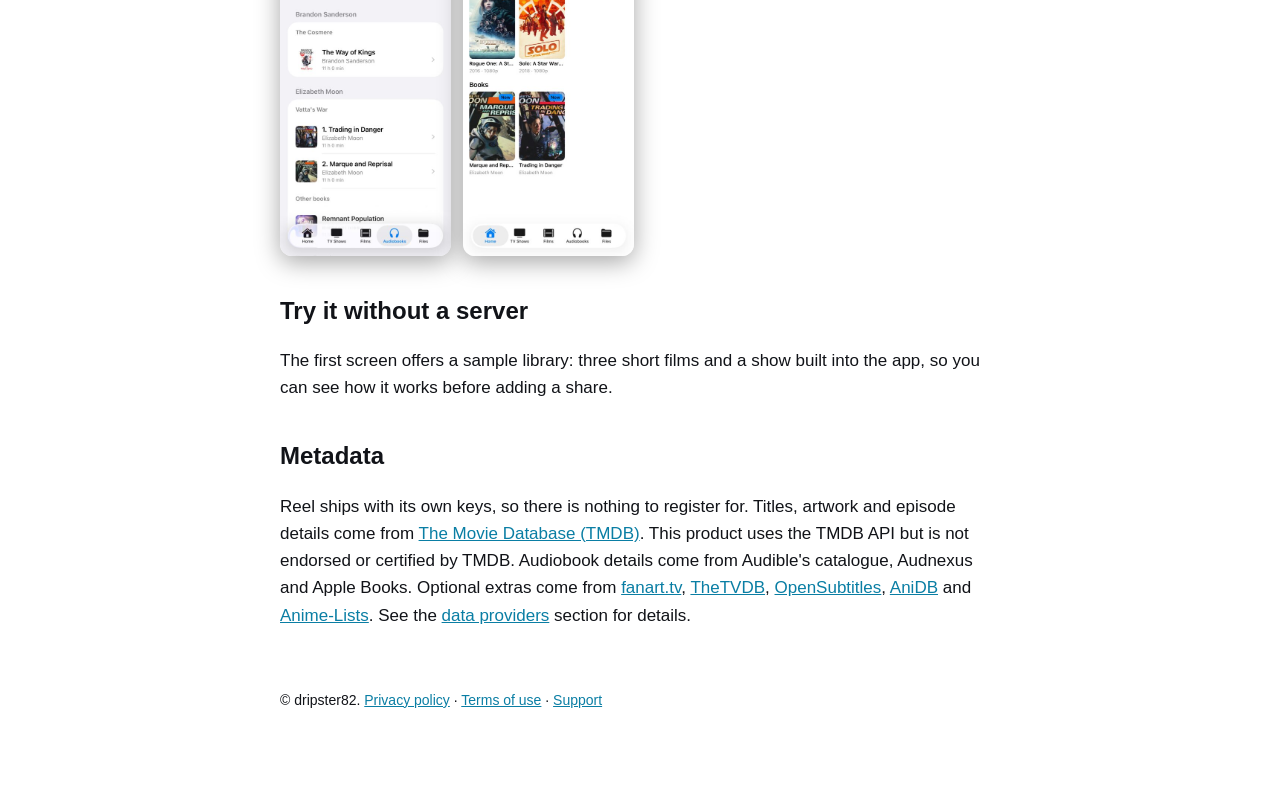
==== commit b7919b9d: "Site: audiobooks, every source type, AirPlay video, search and history on the front page; support pa" ====
--- a/docs/index.html
+++ b/docs/index.html
@@ -1,18 +1,21 @@
 <!doctype html>
 <html lang="en"><head><meta charset="utf-8"><meta name="viewport" content="width=device-width, initial-scale=1">
 <title>Reel – a media player for your own files</title>
-<meta name="description" content="Reel plays MKV and almost everything else straight from your NAS or your device, sorted into TV and films with artwork. No account, no server to run.">
+<meta name="description" content="Reel plays MKV and almost everything else straight from your NAS or your device, sorted into TV shows, films and audiobooks with artwork. No account, no server to run.">
 <link rel="icon" type="image/png" sizes="64x64" href="favicon.png"><link rel="apple-touch-icon" href="apple-touch-icon.png"><link rel="stylesheet" href="style.css"></head>
 <body><main>
 <header><img class="logo" src="icon-512.png" alt="Reel app icon" width="56" height="56"><nav><a href="index.html">Reel</a><a href="support.html">Support</a><a href="privacy.html">Privacy</a><a href="terms.html">Terms</a></nav></header>
 <h1>Every file.<br>Every screen.</h1>
-<p class="muted">Reel is a media player for iPhone and iPad that plays your own video files, straight from a NAS share or the device, and sorts them into TV shows and films with artwork. There is no account, no server to install and nothing is uploaded.</p>
+<p class="muted">Reel is a media player for iPhone and iPad that plays your own files, straight from a NAS share or the device, and sorts them into TV shows, films and audiobooks with artwork. There is no account, no server to install and nothing is uploaded.</p>
 <div class="grid">
-  <div class="card"><h3>Plays almost anything</h3><p>MKV, MP4, AVI, WebM and more, with HEVC, 10-bit, Dolby and DTS audio, embedded and external subtitles.</p></div>
-  <div class="card"><h3>Straight from your NAS</h3><p>SMB and WebDAV shares, or folders on the device. Wake-on-LAN for a NAS that sleeps.</p></div>
-  <div class="card"><h3>A real library</h3><p>Titles, posters, episode names and cast from TMDb. Continue watching, next up, collections and universes.</p></div>
-  <div class="card"><h3>Made for watching</h3><p>Skip intro, live scrub previews, auto-play next, sleep timer, dialogue boost, Picture in Picture, AirPlay.</p></div>
-  <div class="card"><h3>Picks up where you left off</h3><p>Progress, favourites and fixes sync between your devices through iCloud. Nothing goes anywhere else.</p></div>
+  <div class="card"><h3>Plays almost anything</h3><p>MKV, MP4, AVI, WebM and more, with HEVC, 10-bit, Dolby and DTS audio, embedded and external subtitles, chapters and playback speed.</p></div>
+  <div class="card"><h3>Straight from your NAS</h3><p>SMB, WebDAV, FTP, SFTP, NFS and DLNA servers, or folders on the device. Reconnects when a share drops; Wake-on-LAN for a NAS that sleeps.</p></div>
+  <div class="card"><h3>A real library</h3><p>Titles, posters, episode names, cast and ratings from TMDb; anime recognised by its own titles. Collections, universes, smart collections and people pages with photos.</p></div>
+  <div class="card"><h3>Audiobooks too</h3><p>M4B and MP3 books shelved by author and series, with covers, narrators and summaries from Audible's catalogue. Resume where you stopped, in any part.</p></div>
+  <div class="card"><h3>Made for watching</h3><p>Skip intro, live scrub previews, auto-play next, sleep timer, dialogue boost, Picture in Picture, keyboard shortcuts on iPad.</p></div>
+  <div class="card"><h3>AirPlay with the picture</h3><p>Send a film to an Apple TV and the video goes with it, MKV included, with the audio track and subtitles you chose.</p></div>
+  <div class="card"><h3>Finds things</h3><p>Search covers titles, episodes, books, authors, narrators and cast. History shows everything played and how far. Links out to TMDb, TheTVDB and AniDB for more.</p></div>
+  <div class="card"><h3>Picks up where you left off</h3><p>Progress, favourites, collections and fixes sync between your devices through iCloud. Nothing goes anywhere else.</p></div>
   <div class="card"><h3>Offline</h3><p>Download episodes or films to the device for the flight.</p></div>
 </div>
 <h2>Screenshots</h2>
@@ -42,6 +45,6 @@
 <h2>Try it without a server</h2>
 <p>The first screen offers a sample library: three short films and a show built into the app, so you can see how it works before adding a share.</p>
 <h2>Metadata</h2>
-<p>Titles, artwork and episode details come from <a href="https://www.themoviedb.org">The Movie Database (TMDB)</a>. This product uses the TMDB API but is not endorsed or certified by TMDB. Optional extras come from <a href="https://fanart.tv">fanart.tv</a>, <a href="https://thetvdb.com">TheTVDB</a>, <a href="https://www.opensubtitles.com">OpenSubtitles</a>, <a href="https://anidb.net">AniDB</a> and <a href="https://github.com/Anime-Lists/anime-lists">Anime-Lists</a>. See the <a href="support.html#data">data providers</a> section for details.</p>
+<p>Reel ships with its own keys, so there is nothing to register for. Titles, artwork and episode details come from <a href="https://www.themoviedb.org">The Movie Database (TMDB)</a>. This product uses the TMDB API but is not endorsed or certified by TMDB. Audiobook details come from Audible's catalogue, Audnexus and Apple Books. Optional extras come from <a href="https://fanart.tv">fanart.tv</a>, <a href="https://thetvdb.com">TheTVDB</a>, <a href="https://www.opensubtitles.com">OpenSubtitles</a>, <a href="https://anidb.net">AniDB</a> and <a href="https://github.com/Anime-Lists/anime-lists">Anime-Lists</a>. See the <a href="support.html#data">data providers</a> section for details.</p>
 <footer><p>© dripster82. <a href="privacy.html">Privacy policy</a> · <a href="terms.html">Terms of use</a> · <a href="support.html">Support</a></p></footer>
 </main></body></html>
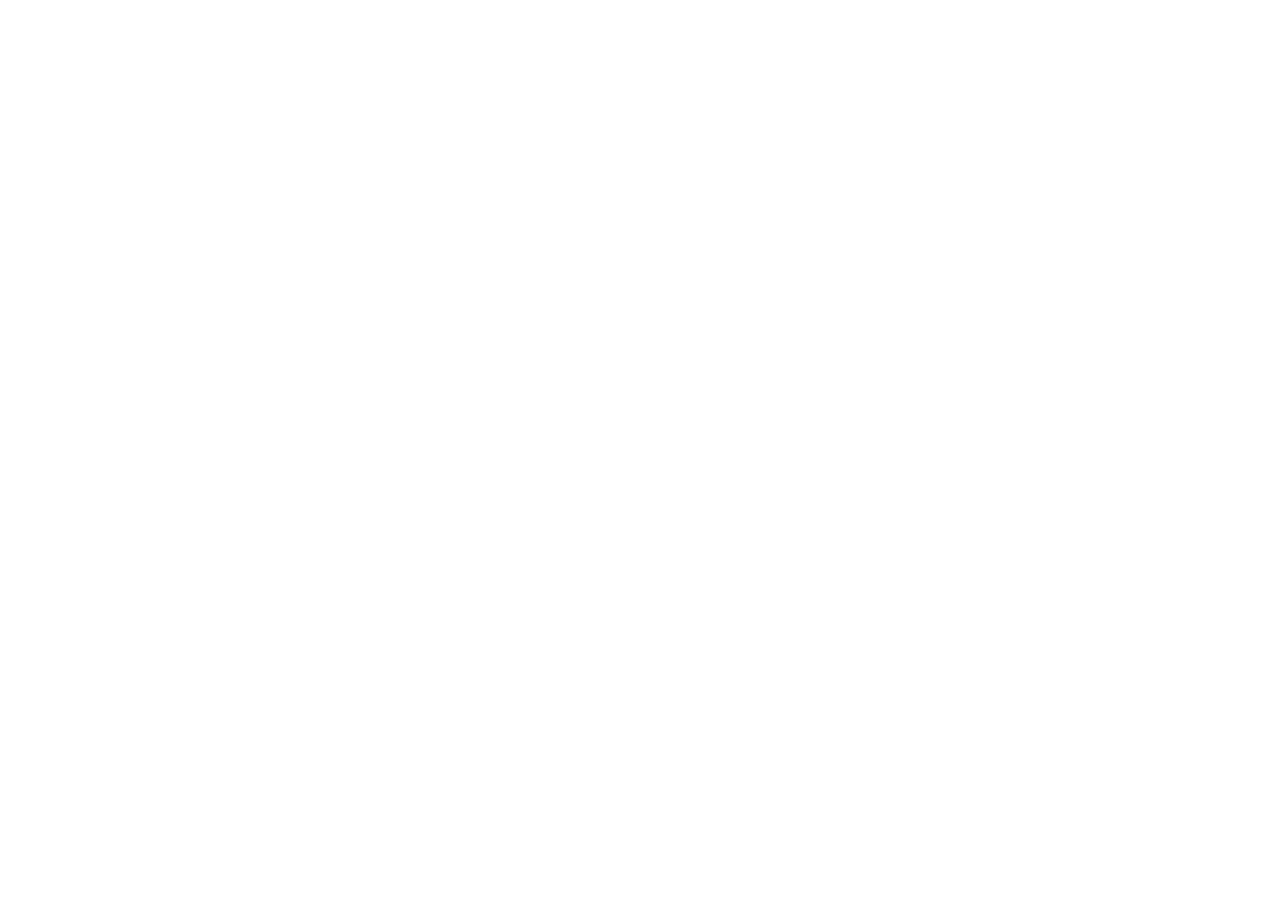
==== commit 62f70105: "Old site pages redirect to studio.ketelle.co.uk/reel Co-Authored-By: Claude Fable 5.1 <noreply@anthr" ====
--- a/docs/index.html
+++ b/docs/index.html
@@ -1,50 +1,12 @@
 <!doctype html>
-<html lang="en"><head><meta charset="utf-8"><meta name="viewport" content="width=device-width, initial-scale=1">
-<title>Reel – a media player for your own files</title>
-<meta name="description" content="Reel plays MKV and almost everything else straight from your NAS or your device, sorted into TV shows, films and audiobooks with artwork. No account, no server to run.">
-<link rel="icon" type="image/png" sizes="64x64" href="favicon.png"><link rel="apple-touch-icon" href="apple-touch-icon.png"><link rel="stylesheet" href="style.css"></head>
-<body><main>
-<header><img class="logo" src="icon-512.png" alt="Reel app icon" width="56" height="56"><nav><a href="index.html">Reel</a><a href="support.html">Support</a><a href="privacy.html">Privacy</a><a href="terms.html">Terms</a></nav></header>
-<h1>Every file.<br>Every screen.</h1>
-<p class="muted">Reel is a media player for iPhone and iPad that plays your own files, straight from a NAS share or the device, and sorts them into TV shows, films and audiobooks with artwork. There is no account, no server to install and nothing is uploaded.</p>
-<div class="grid">
-  <div class="card"><h3>Plays almost anything</h3><p>MKV, MP4, AVI, WebM and more, with HEVC, 10-bit, Dolby and DTS audio, embedded and external subtitles, chapters and playback speed.</p></div>
-  <div class="card"><h3>Straight from your NAS</h3><p>SMB, WebDAV, FTP, SFTP, NFS and DLNA servers, or folders on the device. Reconnects when a share drops; Wake-on-LAN for a NAS that sleeps.</p></div>
-  <div class="card"><h3>A real library</h3><p>Titles, posters, episode names, cast and ratings from TMDb; anime recognised by its own titles. Collections, universes, smart collections and people pages with photos.</p></div>
-  <div class="card"><h3>Audiobooks too</h3><p>M4B and MP3 books shelved by author and series, with covers, narrators and summaries from Audible's catalogue. Resume where you stopped, in any part.</p></div>
-  <div class="card"><h3>Made for watching</h3><p>Skip intro, live scrub previews, auto-play next, sleep timer, dialogue boost, Picture in Picture, keyboard shortcuts on iPad.</p></div>
-  <div class="card"><h3>AirPlay with the picture</h3><p>Send a film to an Apple TV and the video goes with it, MKV included, with the audio track and subtitles you chose.</p></div>
-  <div class="card"><h3>Finds things</h3><p>Search covers titles, episodes, books, authors, narrators and cast. History shows everything played and how far. Links out to TMDb, TheTVDB and AniDB for more.</p></div>
-  <div class="card"><h3>Picks up where you left off</h3><p>Progress, favourites, collections and fixes sync between your devices through iCloud. Nothing goes anywhere else.</p></div>
-  <div class="card"><h3>Offline</h3><p>Download episodes or films to the device for the flight.</p></div>
-</div>
-<h2>Screenshots</h2>
-<p class="muted">A sample library, matched and decorated by Reel. Tap any picture for full size.</p>
-<div class="gallery">
-  <a href="screenshots/ipad-01-home.jpg"><img src="screenshots/ipad-01-home.jpg" alt="Home on iPad: Continue Watching, Next Up, Favourites and Recently Added rows with posters"></a>
-  <a href="screenshots/ipad-02-tv.jpg"><img src="screenshots/ipad-02-tv.jpg" alt="TV Shows grid on iPad with unwatched counts"></a>
-  <a href="screenshots/ipad-04-show.jpg"><img src="screenshots/ipad-04-show.jpg" alt="A show page: backdrop, logo, cast and the episode list"></a>
-  <a href="screenshots/ipad-05-film.jpg"><img src="screenshots/ipad-05-film.jpg" alt="A film page with cast, the film's collection and the universes it belongs to"></a>
-  <a href="screenshots/ipad-06-collections.jpg"><img src="screenshots/ipad-06-collections.jpg" alt="Collections: universes and film series with their logos"></a>
-  <a href="screenshots/ipad-07-player.jpg"><img src="screenshots/ipad-07-player.jpg" alt="The player with its controls"></a>
-  <a href="screenshots/ipad-08-anime.jpg"><img src="screenshots/ipad-08-anime.jpg" alt="An anime show page with seasons matched through AniDB"></a>
-  <a href="screenshots/ipad-03-films.jpg"><img src="screenshots/ipad-03-films.jpg" alt="Films grid on iPad with filters"></a>
-  <a href="screenshots/ipad-09-audiobooks.jpg"><img src="screenshots/ipad-09-audiobooks.jpg" alt="Audiobooks grouped by author and series, with covers and progress"></a>
-  <a href="screenshots/ipad-10-book.jpg"><img src="screenshots/ipad-10-book.jpg" alt="A book page: cover, narrators, series, summary and where to resume"></a>
-  <a href="screenshots/ipad-11-search.jpg"><img src="screenshots/ipad-11-search.jpg" alt="Search finding films and books in one go"></a>
-  <a href="screenshots/ipad-12-history.jpg"><img src="screenshots/ipad-12-history.jpg" alt="History: everything played, how far, and when"></a>
-</div>
-<div class="gallery phones">
-  <a href="screenshots/iphone-01-home.jpg"><img src="screenshots/iphone-01-home.jpg" alt="Home on iPhone"></a>
-  <a href="screenshots/iphone-04-show.jpg"><img src="screenshots/iphone-04-show.jpg" alt="A show page on iPhone"></a>
-  <a href="screenshots/iphone-05-film.jpg"><img src="screenshots/iphone-05-film.jpg" alt="A film page on iPhone"></a>
-  <a href="screenshots/iphone-07-player.jpg"><img src="screenshots/iphone-07-player.jpg" alt="The player on iPhone"></a>
-  <a href="screenshots/iphone-09-audiobooks.jpg"><img src="screenshots/iphone-09-audiobooks.jpg" alt="Audiobooks on iPhone, by author and series"></a>
-  <a href="screenshots/iphone-11-search.jpg"><img src="screenshots/iphone-11-search.jpg" alt="Search on iPhone finding films and books"></a>
-</div>
-<h2>Try it without a server</h2>
-<p>The first screen offers a sample library: three short films and a show built into the app, so you can see how it works before adding a share.</p>
-<h2>Metadata</h2>
-<p>Reel ships with its own keys, so there is nothing to register for. Titles, artwork and episode details come from <a href="https://www.themoviedb.org">The Movie Database (TMDB)</a>. This product uses the TMDB API but is not endorsed or certified by TMDB. Audiobook details come from Audible's catalogue, Audnexus and Apple Books. Optional extras come from <a href="https://fanart.tv">fanart.tv</a>, <a href="https://thetvdb.com">TheTVDB</a>, <a href="https://www.opensubtitles.com">OpenSubtitles</a>, <a href="https://anidb.net">AniDB</a> and <a href="https://github.com/Anime-Lists/anime-lists">Anime-Lists</a>. See the <a href="support.html#data">data providers</a> section for details.</p>
-<footer><p>© dripster82. <a href="privacy.html">Privacy policy</a> · <a href="terms.html">Terms of use</a> · <a href="support.html">Support</a></p></footer>
-</main></body></html>
+<html lang="en">
+<head>
+<meta charset="utf-8">
+<title>Reel has moved</title>
+<meta name="robots" content="noindex">
+<meta http-equiv="refresh" content="0; url=https://studio.ketelle.co.uk/reel/">
+<link rel="canonical" href="https://studio.ketelle.co.uk/reel/">
+<script>location.replace("https://studio.ketelle.co.uk/reel/");</script>
+</head>
+<body><p>Reel's site has moved to <a href="https://studio.ketelle.co.uk/reel/">https://studio.ketelle.co.uk/reel/</a>.</p></body>
+</html>
